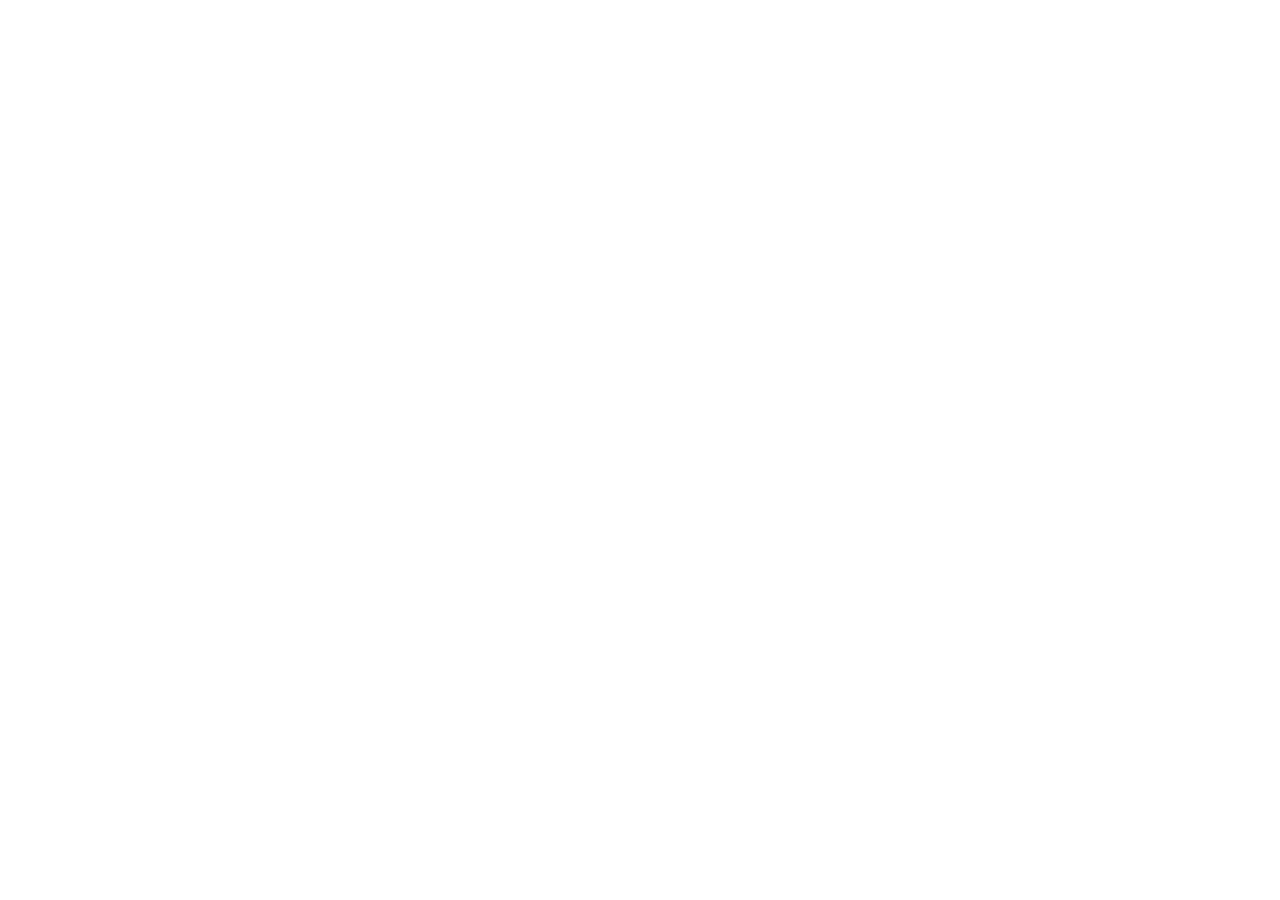
==== index.html @ 5ec6925e "start" ====
<!DOCTYPE html>
<html lang="en">

<head>
    <meta charset="UTF-8">
    <meta name="viewport" content="width=device-width, initial-scale=1.0">
    <link rel="stylesheet" href="./css/main.css">
    <title>Document</title>
</head>

<body>

</body>

</html>
---- css/main.css ----
*,
*::before,
*::after {
  margin: 0;
  padding: 0;
  box-sizing: border-box;
}

html {
  scroll-behavior: smooth;
}

body {
  background-color: var(--body-color);
  transition: background-color 0.3s ease;
}

.container {
  margin: 0 auto;
  padding: 0 20px;
  width: 1200px;
}

input,
textarea {
  border: none;
  outline: none;
}

ul,
ol {
  list-style: none;
}

a {
  text-decoration: none;
  color: var(--alltexts-color);
}

:root {
  --alltexts-color: #1A212F;
  --body-color: #FFFEFD;
}

h1,
h2,
h3,
h4,
h5,
h6 {
  color: var(--alltexts-color);
}

p {
  color: var(--alltexts-color);
}

.dark-theme {
  --alltexts-color: #fff;
  --body-color: #222;
}/*# sourceMappingURL=main.css.map */
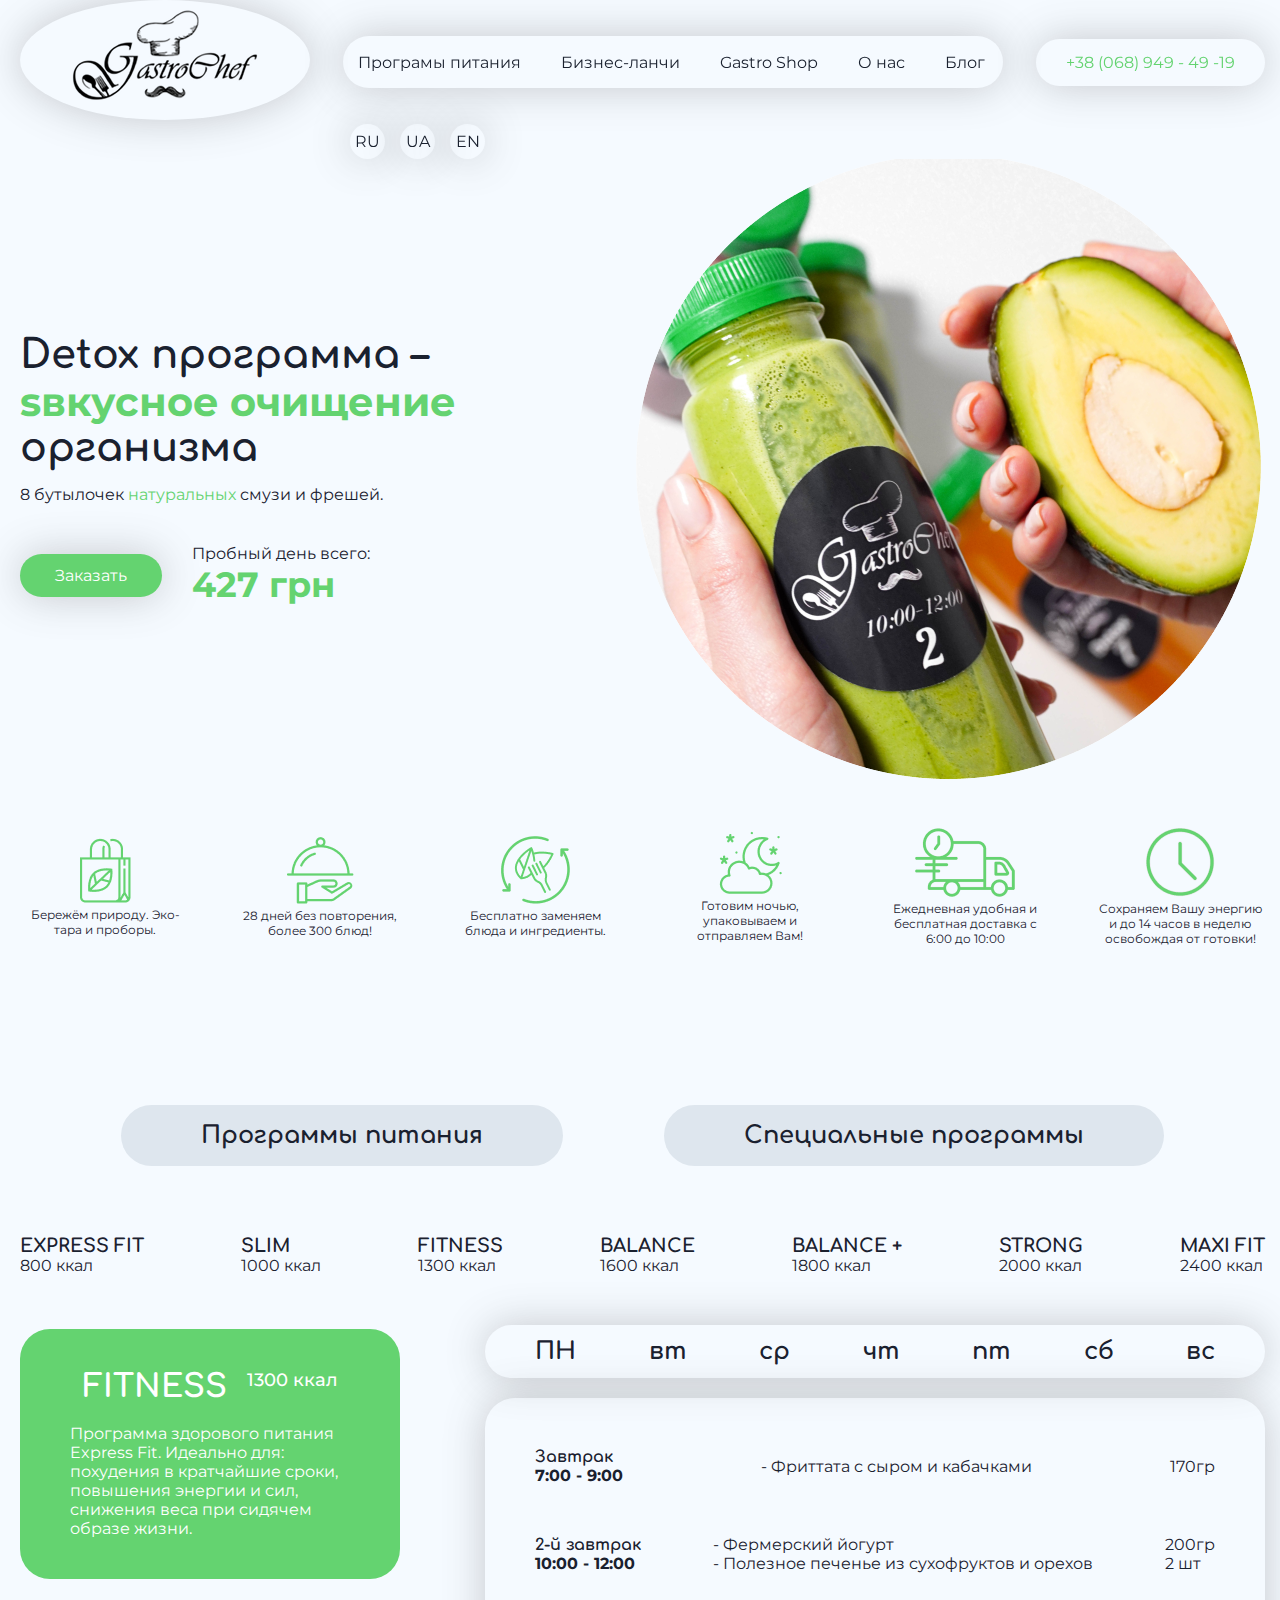
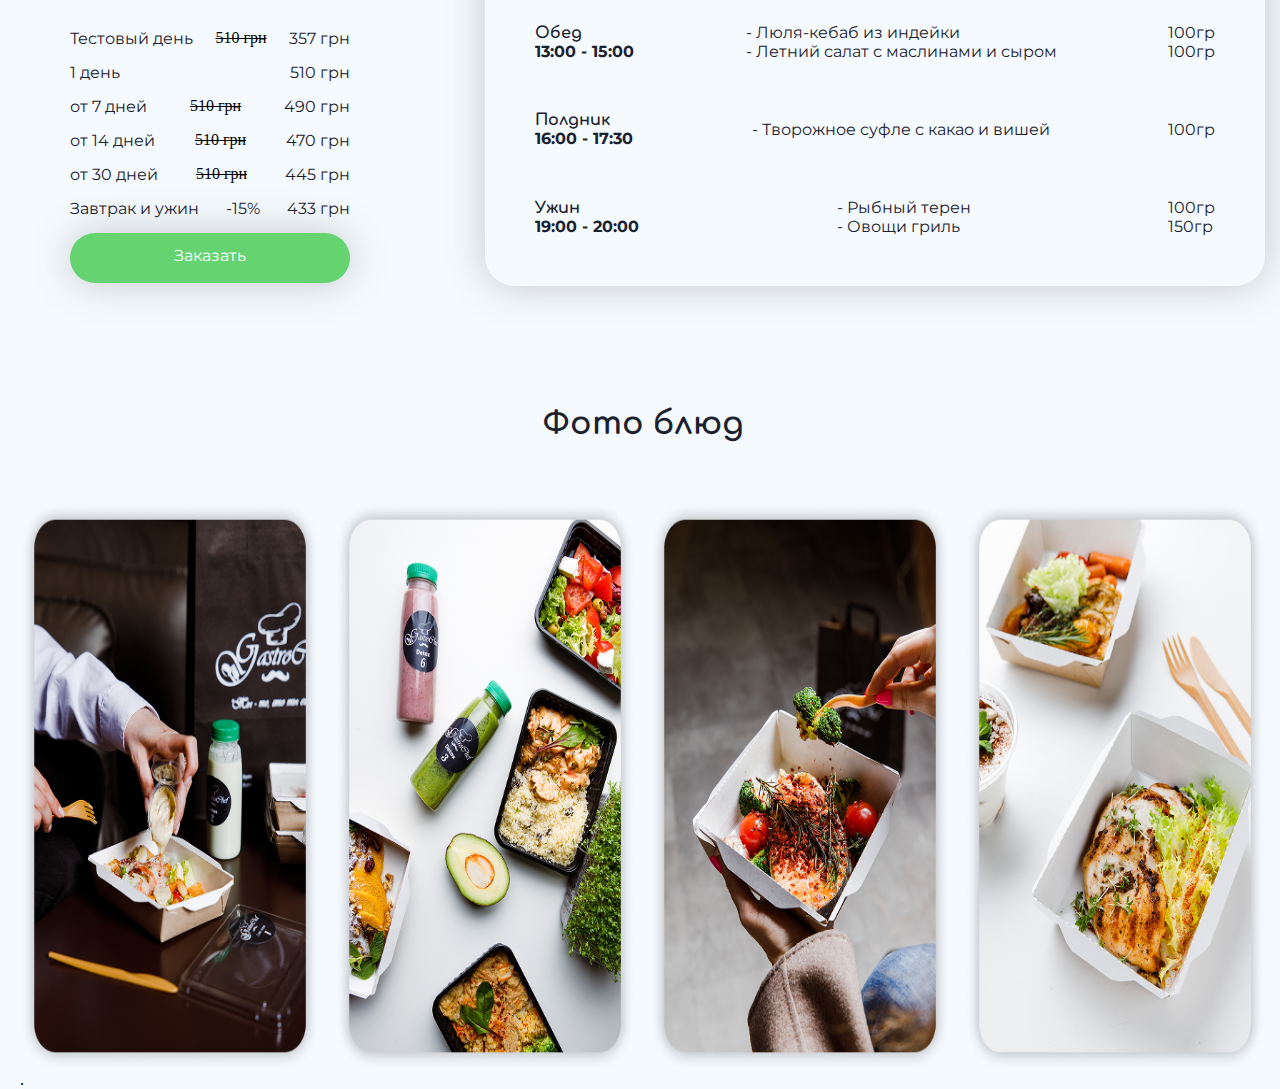
==== commit 48e8c66c: "sections" ====
--- a/index.html
+++ b/index.html
@@ -5,11 +5,397 @@
     <meta charset="UTF-8">
     <meta name="viewport" content="width=device-width, initial-scale=1.0">
     <link rel="stylesheet" href="./css/main.css">
-    <title>Document</title>
+    <title>Gastro Chef</title>
+    <link rel="shortcut icon" href="./images/banner.png" type="image/x-icon">
 </head>
 
 <body>
+    <header class="header">
+        <div class="header__container container">
+            <div class="header__logo">
+                <img src="./images/banner.png" alt="logo">
+            </div>
+            <nav class="header__menu">
+                <a href="#" class="header__link">Програмы питания</a>
+                <a href="#" class="header__link">Бизнес-ланчи</a>
+                <a href="#" class="header__link">Gastro Shop</a>
+                <a href="#" class="header__link">О нас</a>
+                <a href="#" class="header__link">Блог</a>
+            </nav>
+            <div class="header__contacts">
+                <a href="+38 (068) 949 - 49 -19" class="header__phone">
+                    +38 (068) 949 - 49 -19</a>
+            </div>
+        </div>
+        <div class="container header__lang">
+            <a href="#" class="header__lang-link">RU</a>
+            <a href="#" class="header__lang-link">UA</a>
+            <a href="#" class="header__lang-link">EN</a>
+        </div>
+    </header>
+    <main>
+        <section class="hero">
+            <div class="hero__container container">
+                <div class="hero__content">
+                    <h1 class="hero__title">
+                        Detox программа –
+                        <span class="hero__span">
+                            sвкусное очищение
+                        </span>
+                        организма
+                    </h1>
+                    <p class="hero__description">
+                        8 бутылочек <span class="hero__span">
+                            натуральных
+                        </span>
+                        смузи и фрешей.
+                    </p>
+                    <div class="hero__flex">
+                        <a href="#" class="hero__button">Заказать</a>
+                        <p class="hero__text">
+                            Пробный день всего: <br>
+                            <span class="hero__span1">
+                                427 грн
+                            </span>
+                        </p>
+                    </div>
+                </div>
+                <div class="hero__image">
+                    <img src="./images/hero.png" alt="hero">
+                </div>
+            </div>
+        </section>
+        <section class="plan">
+            <div class="plan__container container">
+                <div class="plan__boxes">
+                    <div class="plan__box">
+                        <img src="./images/eco.png" alt="" class="plan__img">
+                        <p class="plan__text">
+                            Бережём природу.
+                            Эко-тара и проборы.
+                        </p>
+                    </div>
+                    <div class="plan__box">
+                        <img src="./images/food.png" alt="" class="plan__img">
+                        <p class="plan__text">
+                            28 дней без повторения,
+                            более 300 блюд!
+                        </p>
+                    </div>
+                    <div class="plan__box">
+                        <img src="./images/time.png" alt="" class="plan__img">
+                        <p class="plan__text">
+                            Бесплатно заменяем
+                            блюда и ингредиенты.
+                        </p>
+                    </div>
+                    <div class="plan__box">
+                        <img src="./images/night.png" alt="" class="plan__img">
+                        <p class="plan__text">
+                            Готовим ночью, упаковываем
+                            и отправляем Вам!
+                        </p>
+                    </div>
+                    <div class="plan__box">
+                        <img src="./images/deliver.png" alt="" class="plan__img">
+                        <p class="plan__text">
+                            Ежедневная удобная
+                            и бесплатная доставка
+                            с 6:00 до 10:00
+                        </p>
+                    </div>
+                    <div class="plan__box">
+                        <img src="./images/clock.png" alt="" class="plan__img">
+                        <p class="plan__text">
+                            Сохраняем Вашу энергию
+                            и до 14 часов в неделю
+                            освобождая от готовки!
+                        </p>
+                    </div>
+                </div>
+            </div>
+        </section>
+        <section class="agenda">
+            <div class="container agenda__container">
+                <div class="agenda__flex">
+                    <h2 class="agenda__choose">
+                        Программы питания
+                    </h2>
+                    <h2 class="agenda__choose">
+                        Специальные программы
+                    </h2>
+                </div>
+                <div class="agenda__boxes">
+                    <div class="agenda__box">
+                        <h3 class="">
+                            EXPRESS FIT
+                        </h3>
+                        <p class="">
+                            800 ккал
+                        </p>
+                    </div>
+                    <div class="agenda__box">
+                        <h3 class="">
+                            SLIM
+                        </h3>
+                        <p class="">
+                            1000 ккал
+                        </p>
+                    </div>
+                    <div class="agenda__box">
+                        <h3 class="">
+                            FITNESS
+                        </h3>
+                        <p class="">
+                            1300 ккал
+                        </p>
+                    </div>
+                    <div class="agenda__box">
+                        <h3 class="">
+                            BALANCE
+                        </h3>
+                        <p class="">
+                            1600 ккал
+                        </p>
+                    </div>
+                    <div class="agenda__box">
+                        <h3 class="">
+                            BALANCE +
+                        </h3>
+                        <p class="">
+                            1800 ккал
+                        </p>
+                    </div>
+                    <div class="agenda__box">
+                        <h3 class="">
+                            STRONG
+                        </h3>
+                        <p class="">
+                            2000 ккал
+                        </p>
+                    </div>
+                    <div class="agenda__box">
+                        <h3 class="">
+                            MAXI FIT
+                        </h3>
+                        <p class="">
+                            2400 ккал
+                        </p>
+                    </div>
+                </div>
+                <div class="agenda__frame">
+                    <div class="agenda__left">
+                        <div class="agenda__fitness">
+                            <h1 class="agenda__subtitle">
+                                FITNESS
+                                <p class="agenda__subtext">
+                                    1300 ккал
+                                </p>
+                            </h1>
+                            <p class="agenda__text">
+                                Программа здорового питания Express Fit. Идеально для: похудения в кратчайшие сроки,
+                                повышения
+                                энергии и сил, снижения
+                                веса при сидячем образе жизни.
+                            </p>
+                        </div>
+                        <div class="agenda__grid">
+                            <div class="agenda__flex1">
+                                <p class="">
+                                    Тестовый день
+                                </p>
+                                <del>
+                                    510 грн
+                                </del>
+                                <p class="">
+                                    357 грн
+                                </p>
+                            </div>
+                            <div class="agenda__flex1">
+                                <p class="">
+                                    1 день
+                                </p>
+                                <del>
 
+                                </del>
+                                <p class="">
+                                    510 грн
+                                </p>
+                            </div>
+                            <div class="agenda__flex1">
+                                <p class="">
+                                    от 7 дней
+                                </p>
+                                <del>
+                                    510 грн
+                                </del>
+                                <p class="">
+                                    490 грн
+                                </p>
+                            </div>
+                            <div class="agenda__flex1">
+                                <p class="">
+                                    от 14 дней
+                                </p>
+                                <del>
+                                    510 грн
+                                </del>
+                                <p class="">
+                                    470 грн
+                                </p>
+                            </div>
+                            <div class="agenda__flex1">
+                                <p class="">
+                                    от 30 дней
+                                </p>
+                                <del>
+                                    510 грн
+                                </del>
+                                <p class="">
+                                    445 грн
+                                </p>
+                            </div>
+                            <div class="agenda__flex1">
+                                <p class="">
+                                    Завтрак и ужин
+                                </p>
+                                <p>
+                                    -15%
+                                </p>
+                                <p class="">
+                                    433 грн
+                                </p>
+                            </div>
+                            <a href="#" class="agenda__link">
+                                Заказать
+                            </a>
+                        </div>
+                    </div>
+                    <div class="agenda__right">
+                        <div class="agenda__data">
+                            <h2 class="">
+                                ПН
+                            </h2>
+                            <h2 class="">
+                                вт
+                            </h2>
+                            <h2 class="">
+                                ср
+                            </h2>
+                            <h2 class="">
+                                чт
+                            </h2>
+                            <h2 class="">
+                                пт
+                            </h2>
+                            <h2 class="">
+                                сб
+                            </h2>
+                            <h2 class="">
+                                вс
+                            </h2>
+                        </div>
+                        <div class="agenda__block">
+                            <div class="agenda__flex2">
+                                <h4 class="">
+                                    Завтрак
+                                    <p class="">
+                                        7:00 - 9:00
+                                    </p>
+                                </h4>
+                                <p class="">
+                                    - Фриттата с сыром и кабачками
+                                </p>
+                                <p class="">
+                                    170гр
+                                </p>
+                            </div>
+                            <div class="agenda__flex2">
+                                <h4 class="">
+                                    2-й завтрак
+                                    <p class="">
+                                        10:00 - 12:00
+                                    </p>
+                                </h4>
+                                <p class="">
+                                    - Фермерский йогурт <br>
+                                    - Полезное печенье из сухофруктов и орехов
+                                </p>
+                                <p class="">
+                                    200гр <br>
+                                    2 шт
+                                </p>
+                            </div>
+                            <div class="agenda__flex2">
+                                <h4 class="">
+                                    Обед
+                                    <p class="">
+                                        13:00 - 15:00
+                                    </p>
+                                </h4>
+                                <p class="">
+                                    - Люля-кебаб из индейки <br>
+                                    - Летний салат с маслинами и сыром
+                                </p>
+                                <p class="">
+                                    100гр <br>
+                                    100гр
+                                </p>
+                            </div>
+                            <div class="agenda__flex2">
+                                <h4 class="">
+                                    Полдник
+                                    <p class="">
+                                        16:00 - 17:30
+                                    </p>
+                                </h4>
+                                <p class="">
+                                    - Творожное суфле с какао и вишей
+                                </p>
+                                <p class="">
+                                    100гр
+                                </p>
+                            </div>
+                            <div class="agenda__flex2">
+                                <h4 class="">
+                                    Ужин
+                                    <p class="">
+                                        19:00 - 20:00
+                                    </p>
+                                </h4>
+                                <p class="">
+                                    - Рыбный терен <br>
+                                    - Овощи гриль
+                                </p>
+                                <p class="">
+                                    100гр <br>
+                                    150гр
+                                </p>
+                            </div>
+                        </div>
+                    </div>
+                </div>
+            </div>
+        </section>
+        <section class="foto">
+            <div class="container foto__container">
+                <h1 class="foto__title">
+                    Фото блюд
+                </h1>
+                <div class="foto__flex">
+                    <img src="./images/1.png" alt="" class="foto__foto">
+                    <img src="./images/2.png" alt="" class="foto__foto">
+                    <img src="./images/3.png" alt="" class="foto__foto">
+                    <img src="./images/4.png" alt="" class="foto__foto">
+                </div>
+            </div>
+        </section>
+        <section class="order">
+            <div class="container order__container">
+                .
+            </div>
+        </section>
+    </main>
 </body>
 
 </html>--- a/css/main.css
+++ b/css/main.css
@@ -1,6 +1,6 @@
-*,
-*::before,
-*::after {
+@import url("https://fonts.googleapis.com/css2?family=Comfortaa:wght@300..700&display=swap");
+@import url("https://fonts.googleapis.com/css2?family=Montserrat:ital,wght@0,100..900;1,100..900&display=swap");
+* {
   margin: 0;
   padding: 0;
   box-sizing: border-box;
@@ -18,11 +18,15 @@
 .container {
   margin: 0 auto;
   padding: 0 20px;
-  width: 1200px;
+  width: 1285px;
 }
 
 input,
-textarea {
+textarea,
+select,
+option,
+button,
+label {
   border: none;
   outline: none;
 }
@@ -39,7 +43,7 @@
 
 :root {
   --alltexts-color: #1A212F;
-  --body-color: #FFFEFD;
+  --body-color: #F5FAFF;
 }
 
 h1,
@@ -58,4 +62,305 @@
 .dark-theme {
   --alltexts-color: #fff;
   --body-color: #222;
+}
+
+body {
+  font-family: "Comfortaa" sans-serif;
+}
+
+h1,
+h2,
+h3,
+h4,
+h5,
+h6 {
+  font-family: "Comfortaa", sans-serif;
+}
+
+p,
+a,
+span {
+  font-family: "Montserrat", sans-serif;
+}
+
+.header {
+  position: fixed;
+  top: 0;
+  left: 0;
+  right: 0;
+  width: 100%;
+  z-index: 1000;
+  background-color: #F5FAFF;
+}
+.header__container {
+  display: flex;
+  justify-content: space-between;
+  align-items: center;
+}
+.header__logo img {
+  width: 100%;
+  height: auto;
+  box-shadow: 0px 0px 40px 0px rgba(86, 86, 86, 0.3019607843);
+  border-radius: 100% !important;
+  -o-object-fit: cover;
+     object-fit: cover;
+}
+.header__menu {
+  display: flex;
+  align-items: center;
+  gap: 40px;
+  width: 660px;
+  padding: 0 15px;
+  height: 52px;
+  box-shadow: 0px 0px 40px 0px rgba(86, 86, 86, 0.3019607843);
+  border-radius: 190px;
+}
+.header__link {
+  transition: all 0.3s ease;
+}
+.header__link:hover, .header__link:focus {
+  color: #64D370;
+}
+.header__contacts a {
+  transition: all 0.3s ease;
+  padding: 14px 30px;
+  border-radius: 190px;
+  box-shadow: 0px 0px 40px 0px rgba(86, 86, 86, 0.3019607843);
+  color: #64D370;
+}
+.header__lang {
+  display: flex;
+  align-items: center;
+  gap: 15px;
+  padding-left: 350px;
+}
+.header__lang a {
+  transition: all 0.3s ease;
+  box-shadow: 0px 0px 40px 0px rgba(86, 86, 86, 0.3019607843);
+  width: 35px;
+  height: 35px;
+  border-radius: 100%;
+  display: flex;
+  align-items: center;
+  justify-content: center;
+}
+.header__lang a:focus {
+  background-color: #64D370;
+  color: #fff;
+}
+
+.hero {
+  margin-top: 150px;
+}
+.hero__container {
+  display: flex;
+  justify-content: space-between;
+  align-items: center;
+}
+.hero__title {
+  font-size: 40px;
+  font-weight: 700;
+  margin-bottom: 15px;
+  max-width: 477px;
+}
+.hero__span {
+  color: #64D370;
+}
+.hero__description {
+  margin-bottom: 40px;
+  max-width: 454px;
+}
+.hero__flex {
+  display: flex;
+  align-items: center;
+  gap: 30px;
+}
+.hero__button {
+  padding: 12px 35px;
+  border-radius: 190px;
+  box-shadow: 0px 0px 40px 0px rgba(86, 86, 86, 0.3019607843);
+  color: #fff;
+  background-color: #64D370;
+  transition: all 0.3s ease;
+}
+.hero__button:hover {
+  transform: scale(1.1);
+}
+.hero__button:active {
+  transform: scale(0.9);
+}
+.hero__span1 {
+  color: #64D370;
+  font-weight: 700;
+  font-size: 35px;
+}
+
+.plan {
+  margin-top: 39px;
+}
+.plan__boxes {
+  display: flex;
+  justify-content: space-between;
+  align-items: center;
+  text-align: center;
+}
+.plan__box {
+  width: 170px;
+}
+.plan__text {
+  font-size: 12px;
+}
+
+.agenda {
+  margin-top: 159px;
+}
+.agenda__flex {
+  display: flex;
+  justify-content: space-evenly;
+  align-items: center;
+}
+.agenda__choose {
+  padding: 17px 80px;
+  border-radius: 190px;
+  background-color: #DEE6EE;
+  transition: all 0.3s ease;
+  cursor: pointer;
+}
+.agenda__choose:hover, .agenda__choose:focus {
+  background-color: #64D370;
+  color: #fff;
+  box-shadow: 0px 0px 40px 0px rgba(86, 86, 86, 0.3019607843);
+}
+.agenda__boxes {
+  display: flex;
+  justify-content: space-between;
+  align-items: center;
+  margin-top: 70px;
+}
+.agenda__box {
+  cursor: pointer;
+}
+.agenda__box h3,
+.agenda__box p {
+  transition: color 0.3s ease;
+}
+.agenda__box:hover h3,
+.agenda__box:hover p, .agenda__box:focus h3,
+.agenda__box:focus p {
+  color: #64D370;
+}
+.agenda__fitness {
+  display: flex;
+  flex-direction: column;
+  gap: 20px;
+  justify-content: center;
+  align-items: center;
+  width: 380px;
+  height: 250px;
+  border-radius: 30px;
+  background-color: #64D370;
+}
+.agenda__subtitle {
+  display: flex;
+  gap: 20px;
+  color: #fff;
+}
+.agenda__subtext {
+  color: #fff;
+  font-weight: 500;
+  font-size: 18px;
+}
+.agenda__text {
+  width: 280px;
+  height: auto;
+  color: #fff;
+}
+.agenda__grid {
+  display: grid;
+  gap: 15px;
+}
+.agenda__flex1 {
+  display: flex;
+  max-width: 380px;
+  justify-content: space-between;
+}
+.agenda__link {
+  padding: 13px 35px;
+  width: 280px;
+  height: 50px;
+  background: #64D370;
+  color: #fff;
+  text-align: center;
+  box-shadow: 0px 0px 40px rgba(86, 86, 86, 0.3);
+  border-radius: 190px;
+  transition: all 0.3s ease;
+}
+.agenda__link:hover {
+  transform: scale(1.1);
+}
+.agenda__link:active {
+  transform: scale(0.9);
+}
+.agenda__left {
+  display: flex;
+  flex-direction: column;
+  justify-content: center;
+  align-items: center;
+  gap: 50px;
+}
+.agenda__frame {
+  display: flex;
+  justify-content: space-between;
+  margin-top: 50px;
+}
+.agenda__right {
+  width: 780px;
+}
+.agenda__data {
+  display: flex;
+  justify-content: space-between;
+  width: 780px;
+  height: auto;
+  padding: 13px 50px;
+  border-radius: 30px;
+  box-shadow: 0px 0px 40px 0px rgba(86, 86, 86, 0.3019607843);
+}
+.agenda__data h2 {
+  transition: all 0.3s ease;
+  cursor: pointer;
+}
+.agenda__data h2:hover {
+  color: #64D370;
+}
+.agenda__block {
+  width: 780px;
+  height: auto;
+  border-radius: 30px;
+  box-shadow: 0px 0px 40px 0px rgba(86, 86, 86, 0.3019607843);
+  padding: 50px;
+  margin-top: 20px;
+  display: flex;
+  flex-direction: column;
+  gap: 50px;
+}
+.agenda__flex2 {
+  display: flex;
+  justify-content: space-between;
+  align-items: center;
+}
+
+.foto {
+  margin-top: 120px;
+}
+.foto__title {
+  text-align: center;
+  margin-bottom: 60px;
+}
+.foto__flex {
+  display: flex;
+  justify-content: space-between;
+}
+.foto__foto {
+  width: 300px;
+  height: 570px;
 }/*# sourceMappingURL=main.css.map */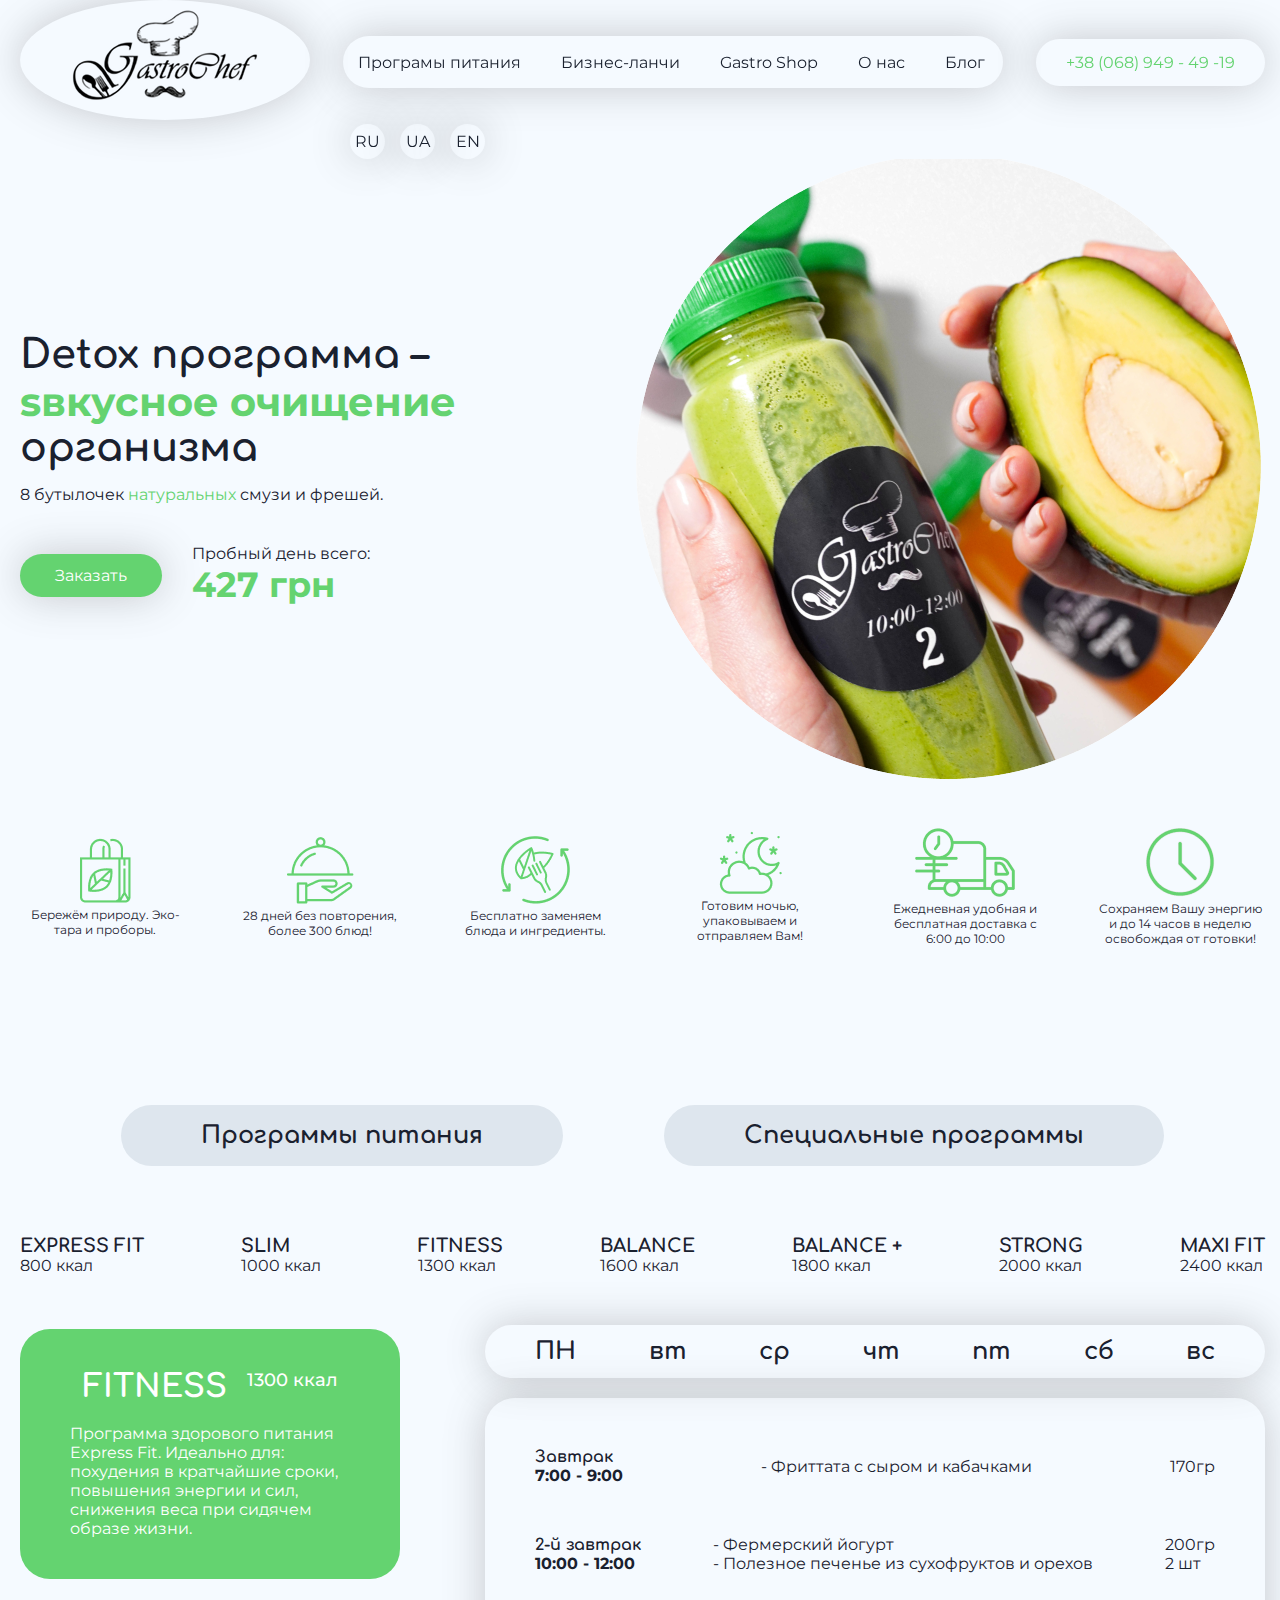
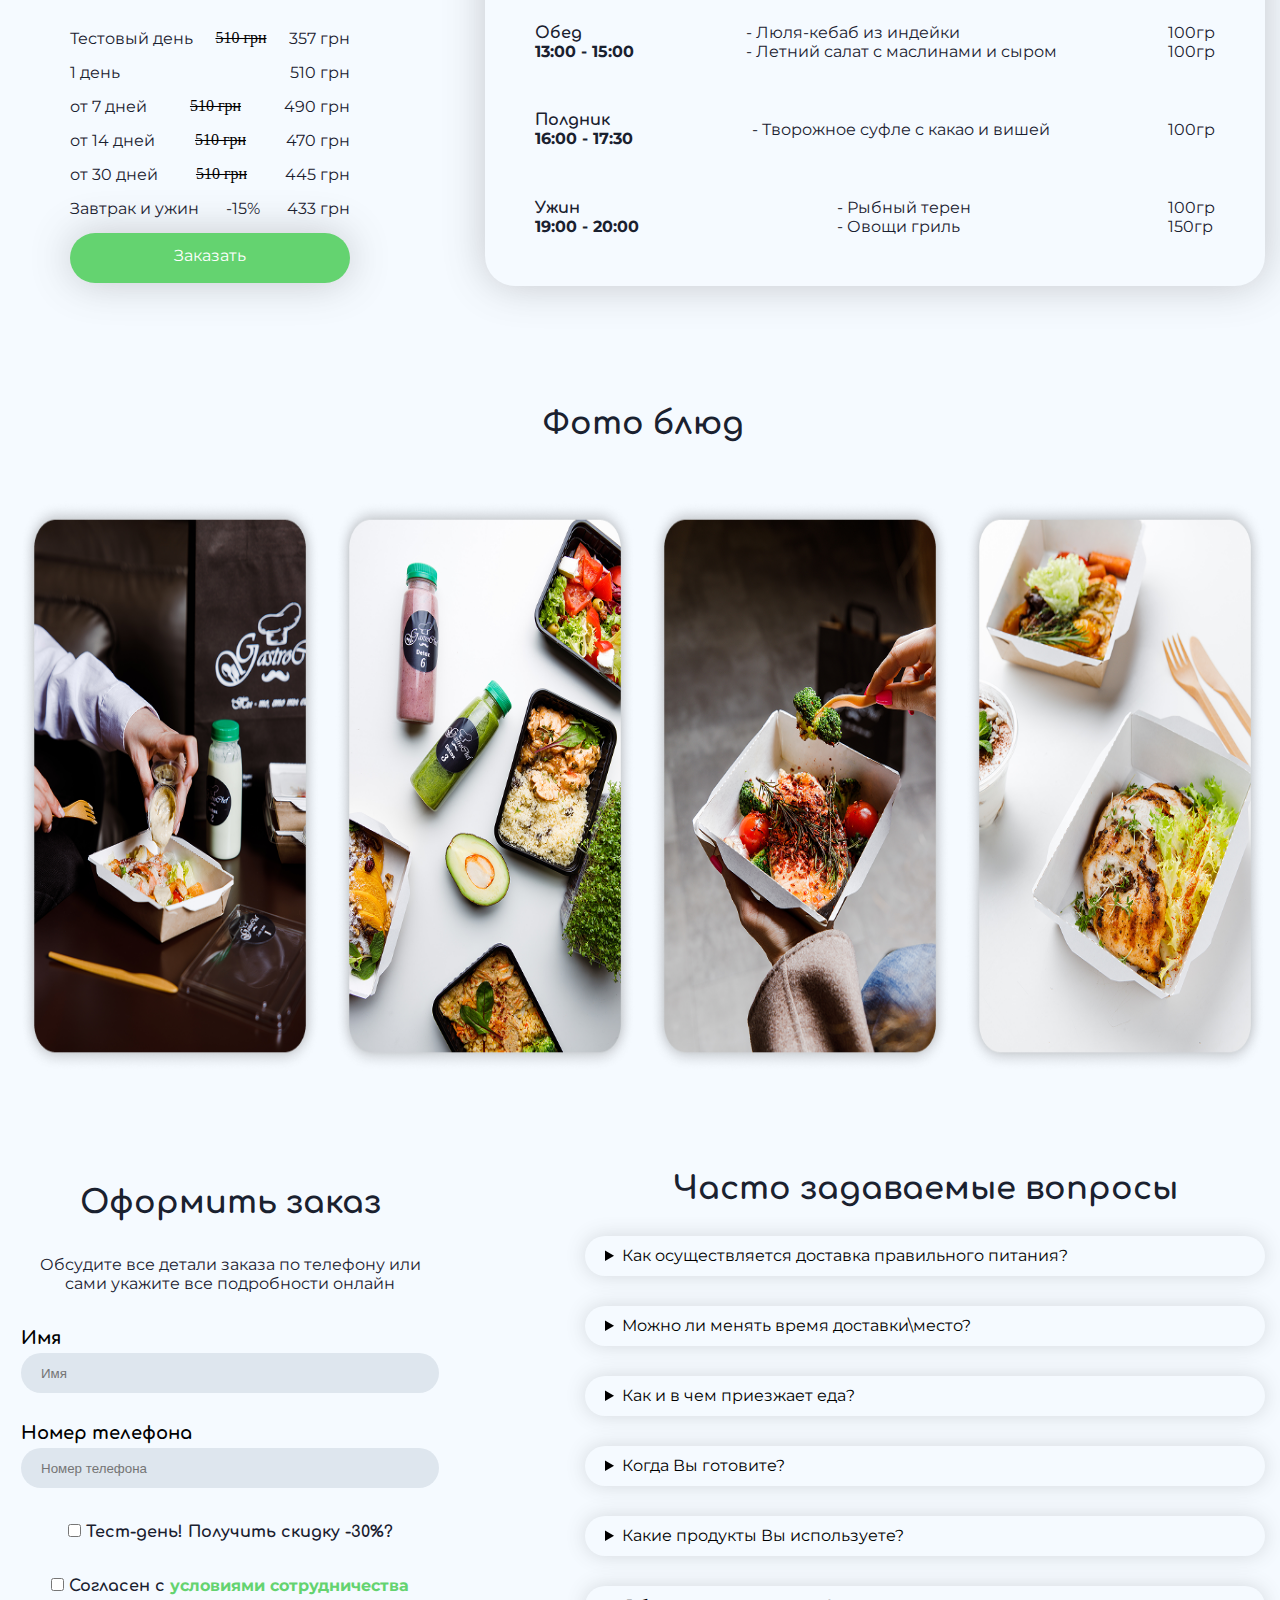
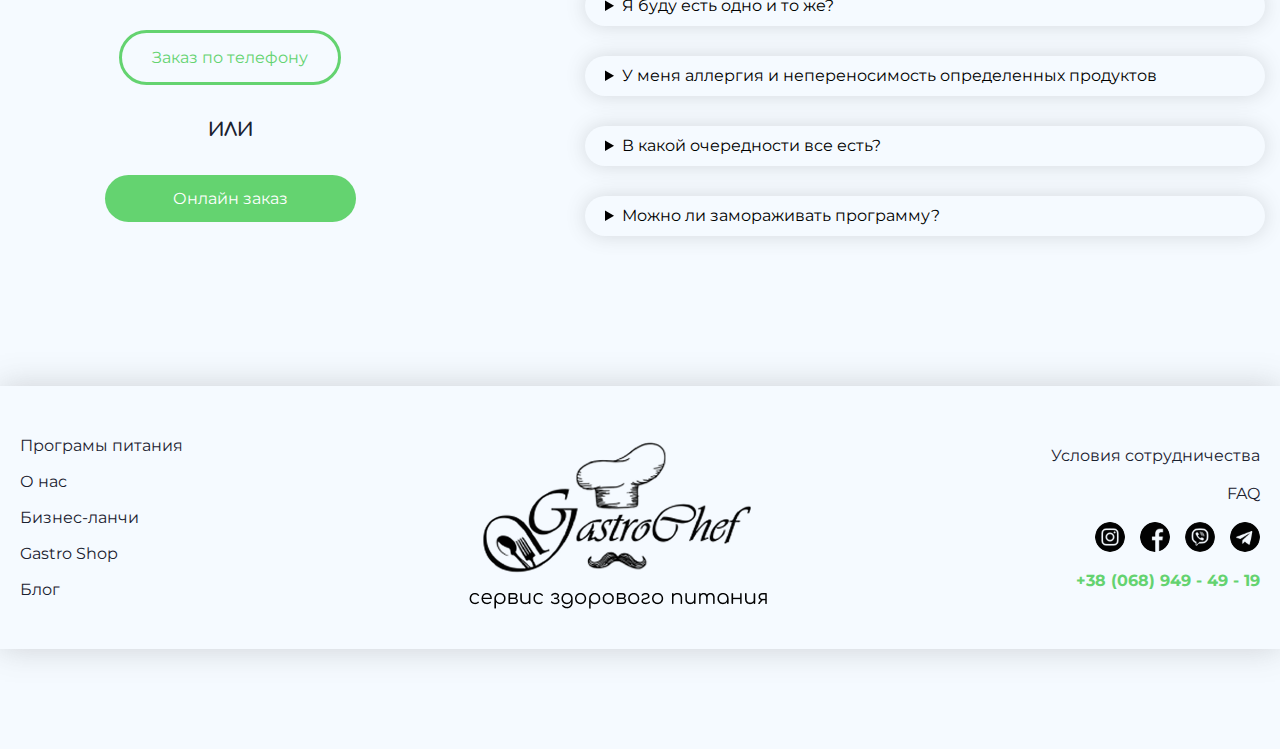
==== commit b44f51d6: "end" ====
--- a/index.html
+++ b/index.html
@@ -16,7 +16,7 @@
                 <img src="./images/banner.png" alt="logo">
             </div>
             <nav class="header__menu">
-                <a href="#" class="header__link">Програмы питания</a>
+                <a href="#agenda" class="header__link">Програмы питания</a>
                 <a href="#" class="header__link">Бизнес-ланчи</a>
                 <a href="#" class="header__link">Gastro Shop</a>
                 <a href="#" class="header__link">О нас</a>
@@ -115,7 +115,7 @@
                 </div>
             </div>
         </section>
-        <section class="agenda">
+        <section class="agenda" id="agenda">
             <div class="container agenda__container">
                 <div class="agenda__flex">
                     <h2 class="agenda__choose">
@@ -392,10 +392,177 @@
         </section>
         <section class="order">
             <div class="container order__container">
-                .
+                <div class="order__left">
+                    <h1 class="order__title">
+                        Оформить заказ
+                    </h1>
+                    <p class="order__description">
+                        Обсудите все детали заказа по телефону
+                        или сами укажите все подробности онлайн
+                    </p>
+                    <form action="" class="order__form">
+                        <label for="name" class="order__label">
+                            Имя
+                            <input type="text" id="name" class="order__input" placeholder="Имя">
+                        </label>
+                        <label for="tel" class="order__label">
+                            Номер телефона
+                            <input type="tel" id="tel" class="order__input" placeholder="Номер телефона">
+                        </label>
+                    </form>
+                    <h4 class="order__text">
+                        <input type="checkbox" name="" id=""> Тест-день! Получить скидку -30%?
+                    </h4>
+                    <h4 class="order__text">
+                        <input type="checkbox" name="" id=""> Согласен с <span class="order__span">
+                            условиями сотрудничества
+                        </span>
+                    </h4>
+                    <a href="#" class="order__tel">
+                        Заказ по телефону
+                    </a>
+                    <h3 class="">
+                        ИЛИ
+                    </h3>
+                    <a href="#" class="order__link">
+                        Онлайн заказ
+                    </a>
+                </div>
+                <div class="order__right">
+                    <h1 class="order__subtitle">
+                        Часто задаваемые вопросы
+                    </h1>
+                    <details>
+                        <summary>
+                            Как осуществляется доставка правильного питания?
+
+                        </summary>
+                        <p>
+                            При заказе у нас вы получите доставку в течение 30 минут.
+                        </p>
+                    </details>
+                    <details>
+                        <summary>
+                            Можно ли менять время доставки\место?
+                        </summary>
+                        <p>
+                            Место доставки и время могут быть изменены в зависимости от вашего расположения и времени
+                            суток.
+                        </p>
+                    </details>
+                    <details>
+                        <summary>
+                            Как и в чем приезжает еда?
+                        </summary>
+                        <p>
+                            Мы приезжаем еду в рестораны с уникальными условиями и удобствами для посетителей.
+                        </p>
+                    </details>
+                    <details>
+                        <summary>
+                            Когда Вы готовите?
+                        </summary>
+                        <p>
+                            Мы готовим еду в течение 30-45 минут после заказа.
+                        </p>
+                    </details>
+                    <details>
+                        <summary>
+                            Какие продукты Вы используете?
+                        </summary>
+                        <p>
+                            Мы используем только высококачественные продукты, которые соответствуют региону и условиям
+                            питания.
+                        </p>
+                    </details>
+                    <details>
+                        <summary>
+                            Я буду есть одно и то же?
+                        </summary>
+                        <p>
+                            Мы готовим еду в течение 30-45 минут после заказа.
+                        </p>
+                    </details>
+                    <details>
+                        <summary>
+                            У меня аллергия и непереносимость определенных продуктов
+                        </summary>
+                        <p>
+                            Мы не приветствуем аллергии и непереносимость определенных продуктов.
+                        </p>
+                    </details>
+                    <details>
+                        <summary>
+                            В какой очередности все есть?
+                        </summary>
+                        <p>
+                            Мы готовим еду в течение 30-45 минут после заказа.
+                        </p>
+                    </details>
+                    <details>
+                        <summary>
+                            Можно ли замораживать программу?
+                        </summary>
+                        <p>
+                            Мы не замораживаем программу.
+                        </p>
+                    </details>
+                </div>
             </div>
         </section>
     </main>
+    <footer class="footer">
+        <div class="container footer__container">
+            <ul class="footer__list">
+                <li class="footer__item">
+                    <a href="#agenda" class="footer__link">Програмы питания</a>
+                </li>
+                <li class="footer__item">
+                    <a href="" class="footer__link">О нас</a>
+                </li>
+                <li class="footer__item">
+                    <a href="" class="footer__link">Бизнес-ланчи</a>
+                </li>
+                <li class="footer__item">
+                    <a href="" class="footer__link">Gastro Shop</a>
+                </li>
+                <li class="footer__item">
+                    <a href="" class="footer__link">Блог</a>
+                </li>
+            </ul>
+            <img src="./images/footerbanner.png" alt="" class="footer__banner">
+            <ul class="footer__lists">
+                <li class="footer__items">
+                    <a href="" class="footer__links">Условия
+                        сотрудничества</a>
+                </li>
+                <li class="footer__items">
+                    <a href="" class="footer__links">FAQ</a>
+                </li>
+                <li class="footer__items">
+                    <span class="footer__span">
+                        <a href="http://www.instagram.com" target="_blank" rel="noopener noreferrer">
+                            <img src="./images/insta.svg" alt="" class="">
+                        </a>
+                        <a href="http://www.facebook.com" target="_blank" rel="noopener noreferrer">
+                            <img src="./images/fb.svg" alt="" class="">
+                        </a>
+                        <a href="http://www.whatsapp.com" target="_blank" rel="noopener noreferrer">
+                            <img src="./images/wapp.svg" alt="" class="">
+                        </a>
+                        <a href="http://www.telegram.com" target="_blank" rel="noopener noreferrer">
+                            <img src="./images/tg.svg" alt="" class="">
+                        </a>
+                    </span>
+                </li>
+                <li class="footer__items">
+                    <a href="tel:++38 (068) 949 - 49 - 19" class="footer__tel">
+                        +38 (068) 949 - 49 - 19
+                    </a>
+                </li>
+            </ul>
+        </div>
+    </footer>
 </body>
 
 </html>--- a/css/main.css
+++ b/css/main.css
@@ -73,13 +73,15 @@
 h3,
 h4,
 h5,
-h6 {
+h6,
+label {
   font-family: "Comfortaa", sans-serif;
 }
 
 p,
 a,
-span {
+span,
+summary {
   font-family: "Montserrat", sans-serif;
 }
 
@@ -363,4 +365,144 @@
 .foto__foto {
   width: 300px;
   height: 570px;
+}
+
+.order {
+  margin-top: 100px;
+  margin-bottom: 150px;
+}
+.order__container {
+  display: flex;
+  justify-content: space-between;
+  align-items: center;
+}
+.order__left {
+  display: flex;
+  flex-direction: column;
+  gap: 35px;
+  width: 420px;
+  height: auto;
+  text-align: center;
+  justify-content: center;
+  align-items: center;
+}
+.order__form {
+  display: flex;
+  flex-direction: column;
+  gap: 30px;
+}
+.order__label {
+  display: flex;
+  flex-direction: column;
+  justify-content: left;
+  align-items: flex-start;
+  gap: 5px;
+  width: 100%;
+  font-weight: 700;
+  font-size: 18px;
+}
+.order__input {
+  width: 418px;
+  height: 40px;
+  border-radius: 190px;
+  padding: 0 20px;
+  background-color: #DEE6EE;
+}
+.order__span {
+  color: #64D370;
+}
+.order__tel {
+  border: 3px solid #64D370;
+  border-radius: 190px;
+  padding: 15px 30px;
+  color: #64D370;
+  transition: all 0.3s ease;
+}
+.order__tel:hover {
+  transform: scale(1.1);
+}
+.order__tel:active {
+  transform: scale(0.9);
+}
+.order__link {
+  padding: 14px 68px;
+  background-color: #64D370;
+  color: #fff;
+  border-radius: 190px;
+  transition: all 0.3s ease;
+}
+.order__link:hover {
+  transform: scale(1.1);
+}
+.order__link:active {
+  transform: scale(0.9);
+}
+.order__right {
+  width: 680px;
+  height: auto;
+  display: flex;
+  flex-direction: column;
+  justify-content: center;
+  gap: 30px;
+}
+.order__right details {
+  display: flex;
+  flex-direction: column;
+  width: 100%;
+  height: 40px;
+  box-shadow: 0px 0px 20px 0px rgba(86, 86, 86, 0.2);
+  padding: 10px 20px;
+  border-radius: 190px;
+}
+.order__subtitle {
+  text-align: center;
+}
+
+.footer {
+  width: 100%;
+  height: 263px;
+  display: flex;
+  justify-content: center;
+  align-items: center;
+  box-shadow: 0px 0px 30px 0px rgba(86, 86, 86, 0.2509803922);
+  margin-bottom: 100px;
+}
+.footer__container {
+  display: flex;
+  justify-content: space-between;
+  align-items: center;
+}
+.footer__list {
+  display: flex;
+  flex-direction: column;
+  gap: 17px;
+}
+.footer__lists {
+  display: flex;
+  flex-direction: column;
+  gap: 19px;
+  text-align: right;
+  align-items: flex-end;
+}
+.footer__span {
+  display: flex;
+  width: 165px;
+  height: 30px;
+  gap: 15px;
+}
+.footer__tel {
+  color: #64D370;
+  font-weight: 700;
+}
+.footer__links {
+  transition: all 0.3s ease;
+}
+.footer__links:hover {
+  color: #64D370;
+}
+.footer__link {
+  transition: all 0.3s ease;
+}
+.footer__link:hover {
+  color: #64D370;
 }/*# sourceMappingURL=main.css.map */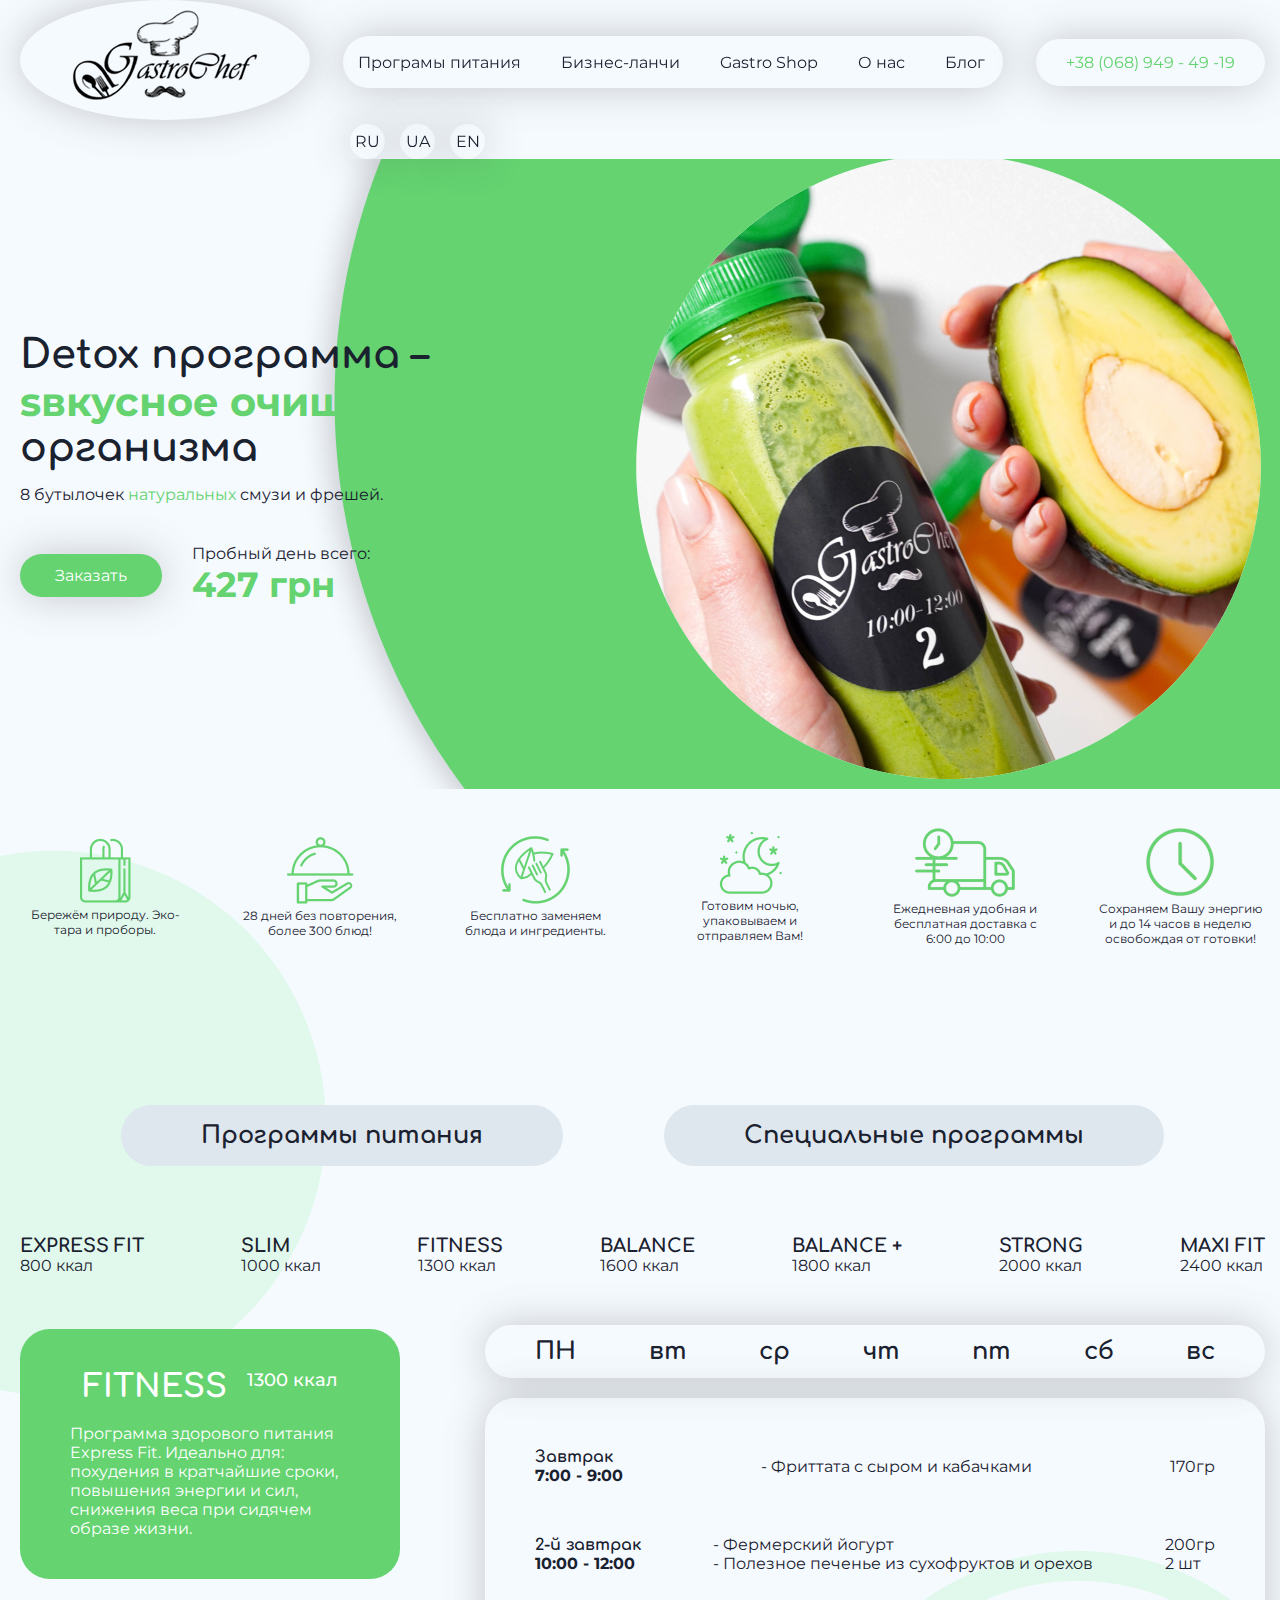
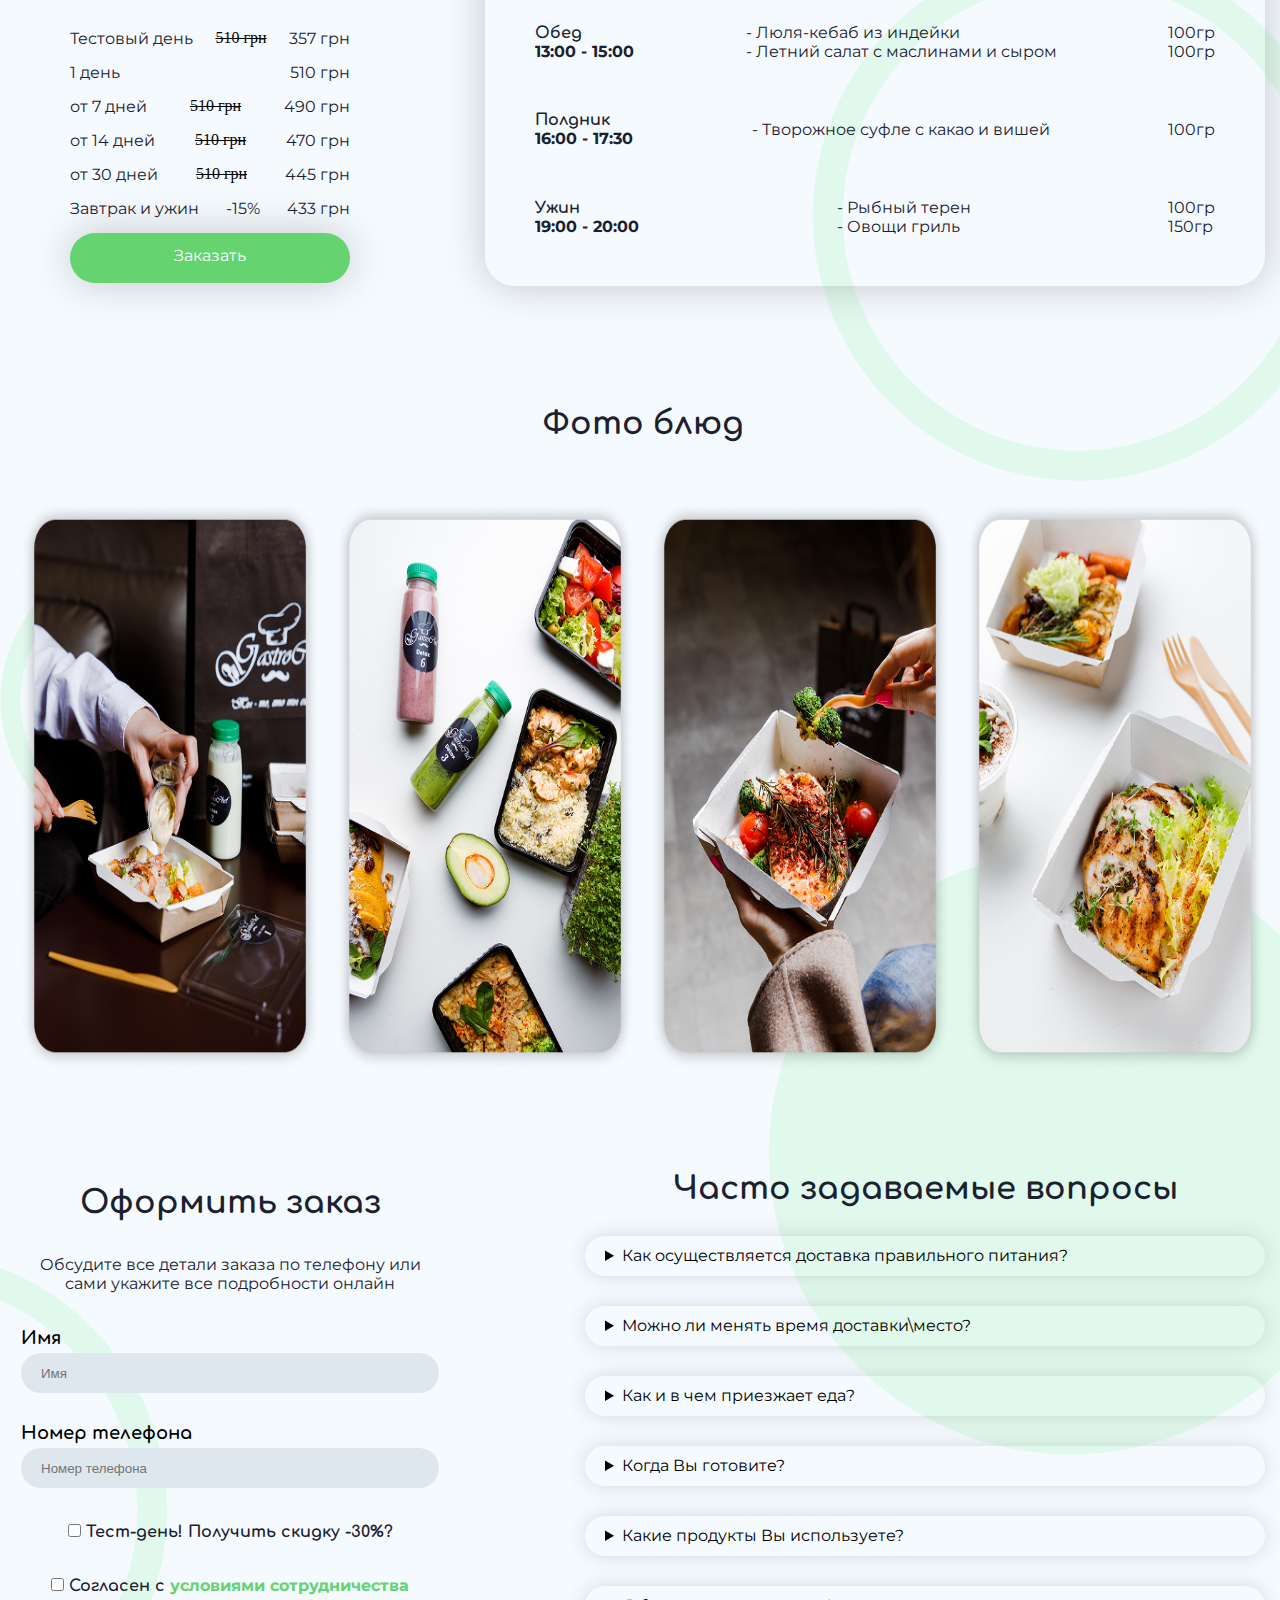
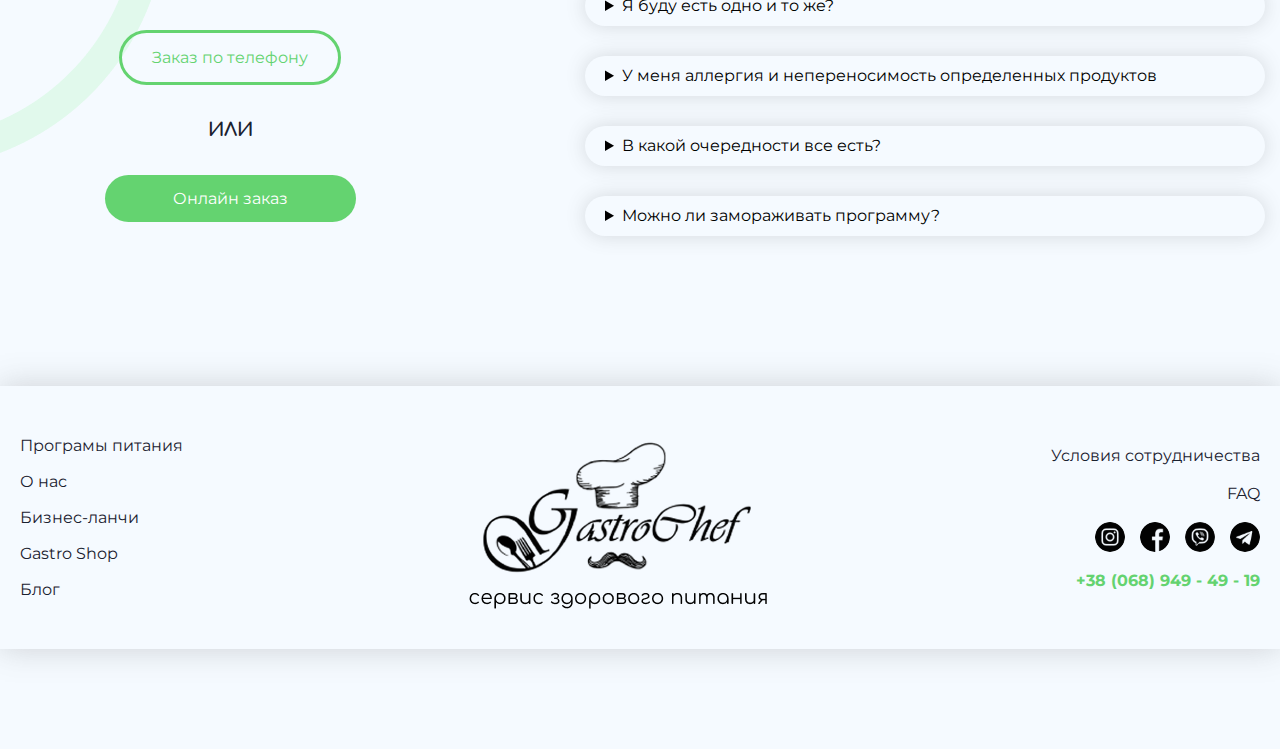
==== commit ca5d7c30: "background images" ====
--- a/index.html
+++ b/index.html
@@ -34,37 +34,39 @@
         </div>
     </header>
     <main>
-        <section class="hero">
-            <div class="hero__container container">
-                <div class="hero__content">
-                    <h1 class="hero__title">
-                        Detox программа –
-                        <span class="hero__span">
-                            sвкусное очищение
-                        </span>
-                        организма
-                    </h1>
-                    <p class="hero__description">
-                        8 бутылочек <span class="hero__span">
-                            натуральных
-                        </span>
-                        смузи и фрешей.
-                    </p>
-                    <div class="hero__flex">
-                        <a href="#" class="hero__button">Заказать</a>
-                        <p class="hero__text">
-                            Пробный день всего: <br>
-                            <span class="hero__span1">
-                                427 грн
+        <div class="statin">
+            <section class="hero">
+                <div class="hero__container container">
+                    <div class="hero__content">
+                        <h1 class="hero__title">
+                            Detox программа –
+                            <span class="hero__span">
+                                sвкусное очищение
                             </span>
-                        </p>
-                    </div>
-                </div>
-                <div class="hero__image">
-                    <img src="./images/hero.png" alt="hero">
-                </div>
-            </div>
-        </section>
+                            организма
+                        </h1>
+                        <p class="hero__description">
+                            8 бутылочек <span class="hero__span">
+                                натуральных
+                            </span>
+                            смузи и фрешей.
+                        </p>
+                        <div class="hero__flex">
+                            <a href="#" class="hero__button">Заказать</a>
+                            <p class="hero__text">
+                                Пробный день всего: <br>
+                                <span class="hero__span1">
+                                    427 грн
+                                </span>
+                            </p>
+                        </div>
+                    </div>
+                    <div class="hero__image">
+                        <img src="./images/hero.png" alt="hero">
+                    </div>
+                </div>
+            </section>
+        </div>
         <section class="plan">
             <div class="plan__container container">
                 <div class="plan__boxes">
@@ -446,7 +448,8 @@
                             Можно ли менять время доставки\место?
                         </summary>
                         <p>
-                            Место доставки и время могут быть изменены в зависимости от вашего расположения и времени
+                            Место доставки и время могут быть изменены в зависимости от вашего расположения и
+                            времени
                             суток.
                         </p>
                     </details>
@@ -471,7 +474,8 @@
                             Какие продукты Вы используете?
                         </summary>
                         <p>
-                            Мы используем только высококачественные продукты, которые соответствуют региону и условиям
+                            Мы используем только высококачественные продукты, которые соответствуют региону и
+                            условиям
                             питания.
                         </p>
                     </details>
@@ -518,26 +522,26 @@
                     <a href="#agenda" class="footer__link">Програмы питания</a>
                 </li>
                 <li class="footer__item">
-                    <a href="" class="footer__link">О нас</a>
+                    <a href="#" class="footer__link">О нас</a>
                 </li>
                 <li class="footer__item">
-                    <a href="" class="footer__link">Бизнес-ланчи</a>
+                    <a href="#" class="footer__link">Бизнес-ланчи</a>
                 </li>
                 <li class="footer__item">
-                    <a href="" class="footer__link">Gastro Shop</a>
+                    <a href="#" class="footer__link">Gastro Shop</a>
                 </li>
                 <li class="footer__item">
-                    <a href="" class="footer__link">Блог</a>
+                    <a href="#" class="footer__link">Блог</a>
                 </li>
             </ul>
             <img src="./images/footerbanner.png" alt="" class="footer__banner">
             <ul class="footer__lists">
                 <li class="footer__items">
-                    <a href="" class="footer__links">Условия
+                    <a href="#" class="footer__links">Условия
                         сотрудничества</a>
                 </li>
                 <li class="footer__items">
-                    <a href="" class="footer__links">FAQ</a>
+                    <a href="#" class="footer__links">FAQ</a>
                 </li>
                 <li class="footer__items">
                     <span class="footer__span">
--- a/css/main.css
+++ b/css/main.css
@@ -505,4 +505,18 @@
 }
 .footer__link:hover {
   color: #64D370;
+}
+
+main {
+  background-image: url(../../images/ellipse1.png), url(../../images/ellipse2.png), url(../../images/ellipse3.png), url(../../images/ellipse4.png), url(../../images/ellipse5.png);
+  background-position: 0px 700px, right 1400px, left 2000px, right 2300px, left 2700px;
+  background-repeat: no-repeat;
+  position: relative;
+  z-index: -1000;
+}
+
+.statin {
+  background-image: url(../../images/ellipse.png);
+  background-repeat: no-repeat;
+  background-position: right;
 }/*# sourceMappingURL=main.css.map */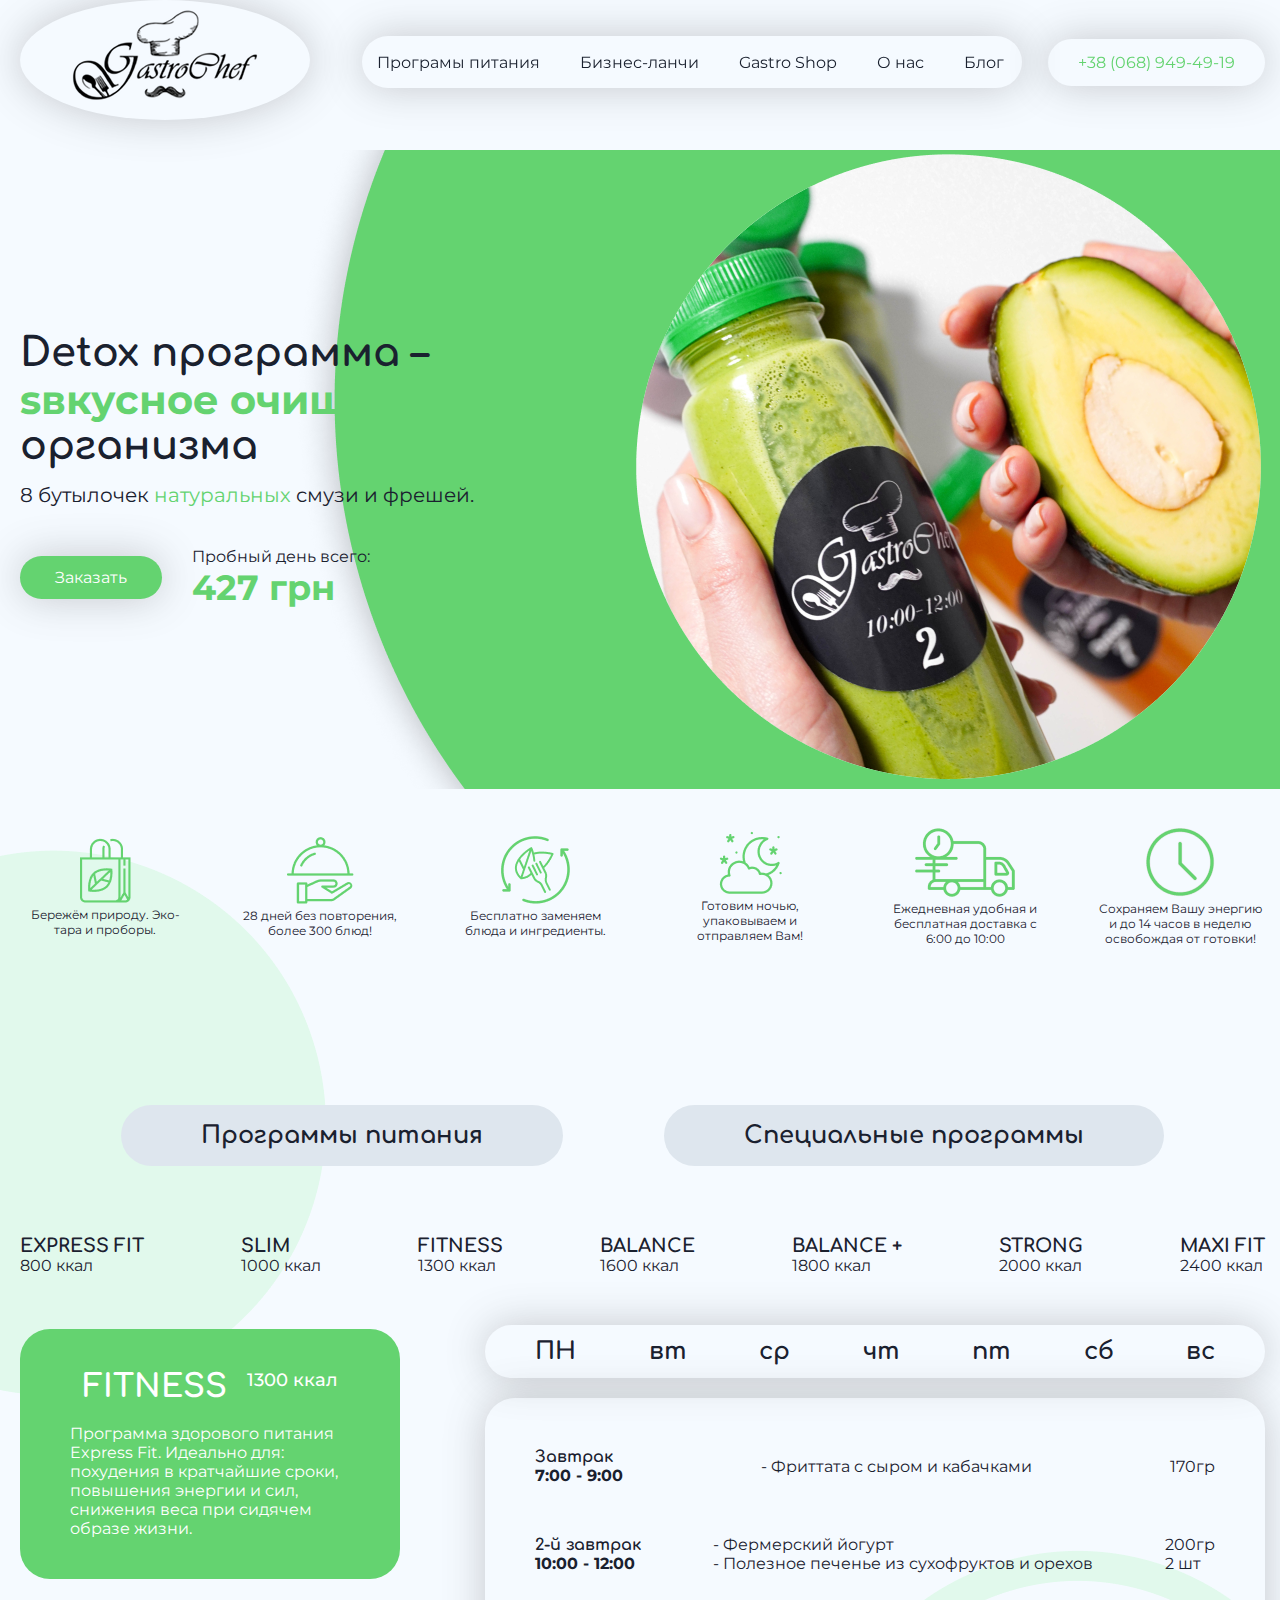
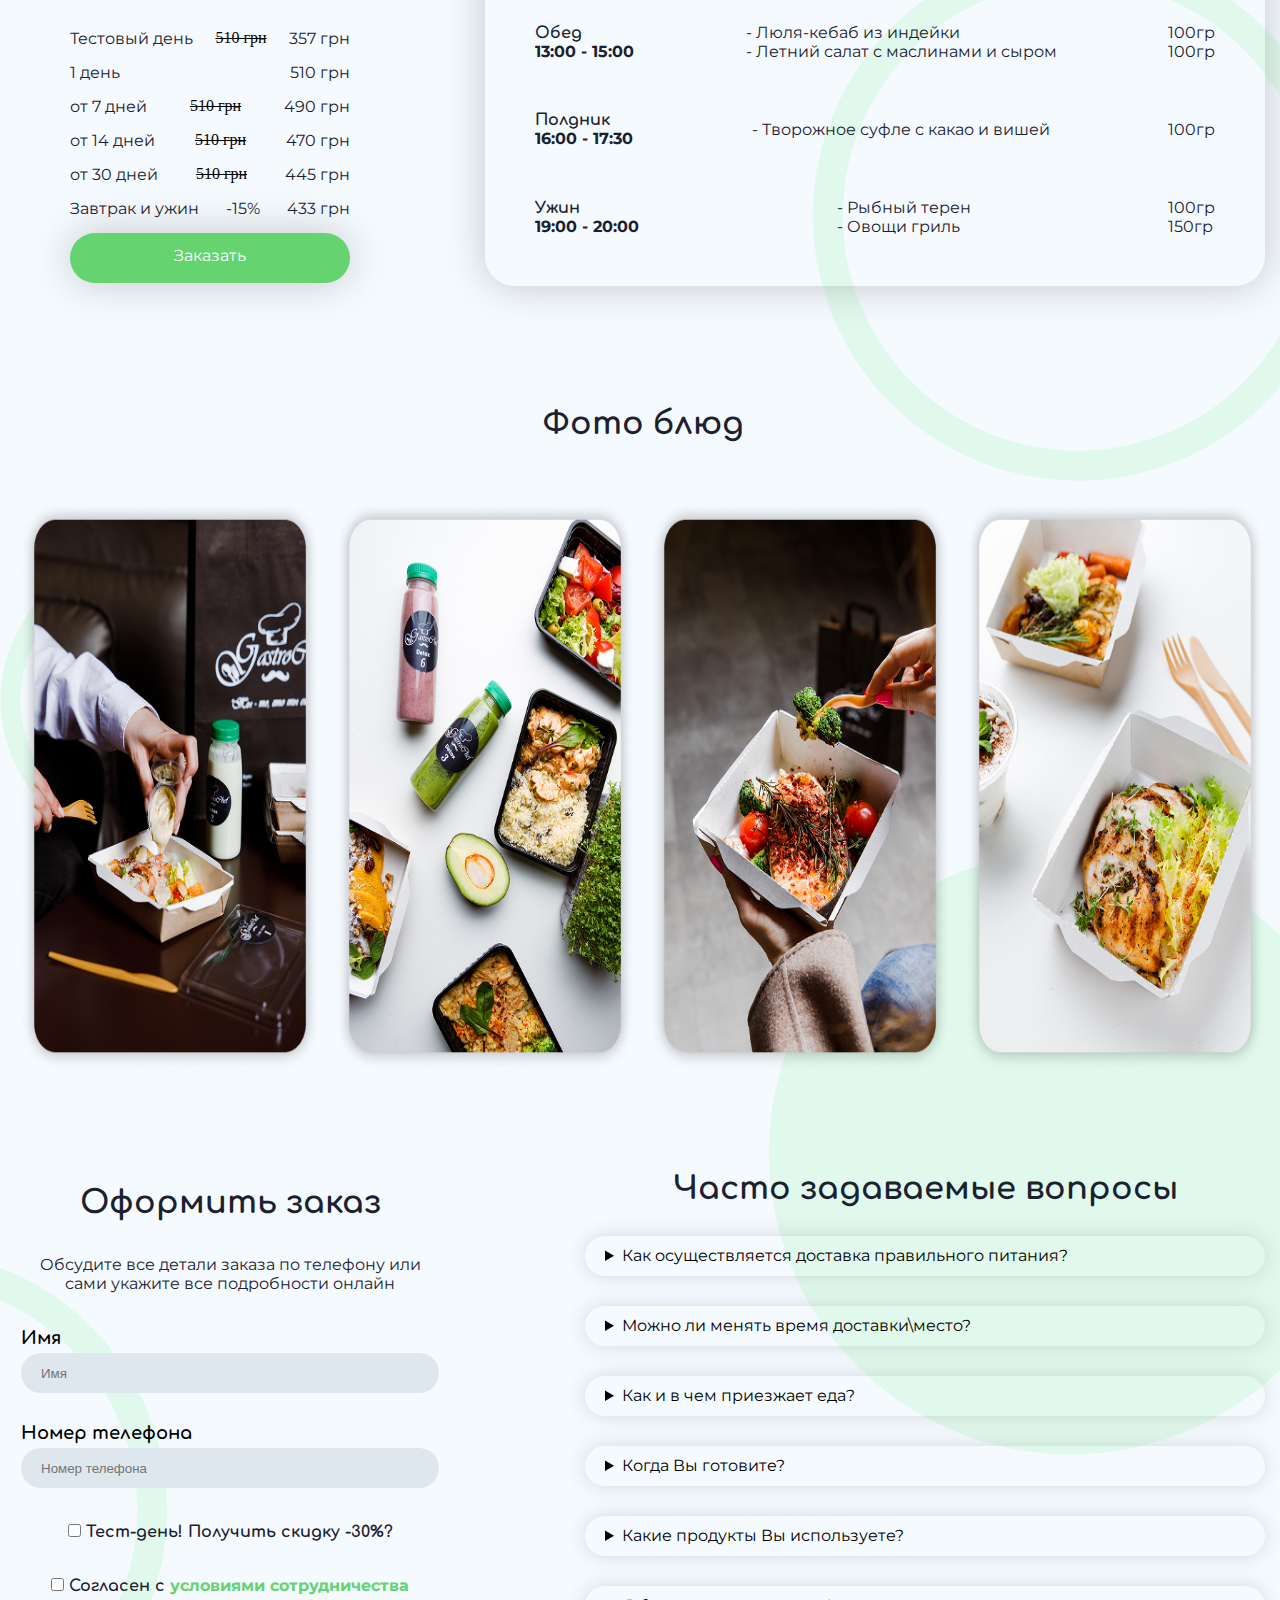
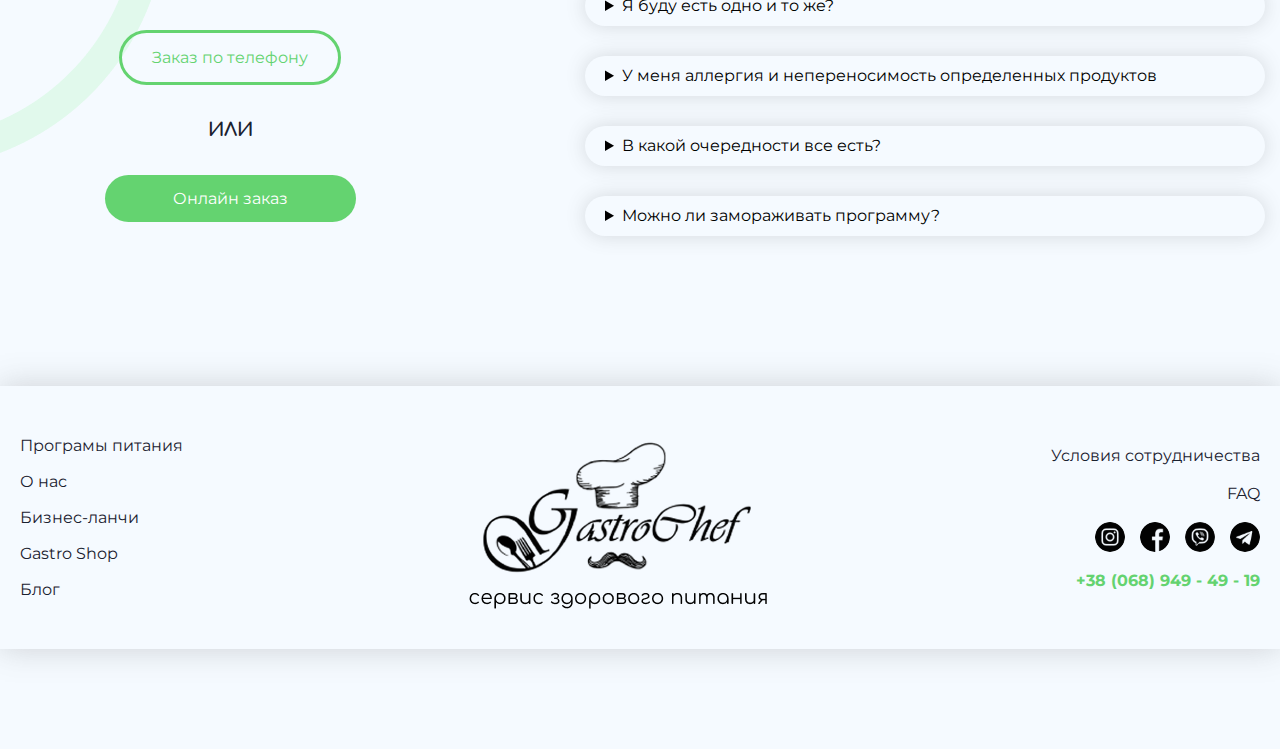
==== commit eb322233: "mid rwd" ====
--- a/index.html
+++ b/index.html
@@ -13,8 +13,16 @@
     <header class="header">
         <div class="header__container container">
             <div class="header__logo">
-                <img src="./images/banner.png" alt="logo">
+                <img src="./images/banner.png" alt="logo" class="header__img">
             </div>
+
+            <input type="checkbox" id="menu-toggle" class="menu-toggle">
+            <label for="menu-toggle" class="hamburger">
+                <span></span>
+                <span></span>
+                <span></span>
+            </label>
+
             <nav class="header__menu">
                 <a href="#agenda" class="header__link">Програмы питания</a>
                 <a href="#" class="header__link">Бизнес-ланчи</a>
@@ -22,17 +30,20 @@
                 <a href="#" class="header__link">О нас</a>
                 <a href="#" class="header__link">Блог</a>
             </nav>
+
             <div class="header__contacts">
-                <a href="+38 (068) 949 - 49 -19" class="header__phone">
-                    +38 (068) 949 - 49 -19</a>
+                <a href="tel:+380689494919" class="header__phone">+38 (068) 949-49-19</a>
             </div>
+
         </div>
+
         <div class="container header__lang">
             <a href="#" class="header__lang-link">RU</a>
             <a href="#" class="header__lang-link">UA</a>
             <a href="#" class="header__lang-link">EN</a>
         </div>
     </header>
+
     <main>
         <div class="statin">
             <section class="hero">
@@ -62,7 +73,7 @@
                         </div>
                     </div>
                     <div class="hero__image">
-                        <img src="./images/hero.png" alt="hero">
+                        <img src="./images/hero.png" alt="hero" class="hero__img">
                     </div>
                 </div>
             </section>
--- a/css/main.css
+++ b/css/main.css
@@ -1,3 +1,4 @@
+@charset "UTF-8";
 @import url("https://fonts.googleapis.com/css2?family=Comfortaa:wght@300..700&display=swap");
 @import url("https://fonts.googleapis.com/css2?family=Montserrat:ital,wght@0,100..900;1,100..900&display=swap");
 * {
@@ -64,6 +65,18 @@
   --body-color: #222;
 }
 
+@media screen and (max-width: 768px) {
+  .container {
+    width: 100%;
+    max-width: 690px;
+  }
+}
+@media screen and (max-width: 480px) {
+  .container {
+    width: 100%;
+    max-width: 380px;
+  }
+}
 body {
   font-family: "Comfortaa" sans-serif;
 }
@@ -150,6 +163,99 @@
   background-color: #64D370;
   color: #fff;
 }
+.header .menu-toggle {
+  display: none;
+}
+@media (max-width: 768px) {
+  .header__logo img {
+    width: 160px;
+  }
+  .header__menu {
+    gap: 20px;
+    max-width: 350px;
+    padding: 0 10px;
+    height: 40px;
+    gap: 10px;
+  }
+  .header__contacts a {
+    font-size: 10px;
+    padding: 13px 5px;
+  }
+  .header__link {
+    font-size: 10px;
+  }
+}
+@media (max-width: 480px) {
+  .header__logo img {
+    width: 100px;
+  }
+  .header__container {
+    position: relative;
+    display: flex;
+    justify-content: space-between;
+    align-items: center;
+    width: 300px;
+  }
+  .header__menu {
+    display: none;
+    flex-direction: column;
+    align-items: center;
+    position: absolute;
+    top: 60px;
+    left: 0;
+    width: 100%;
+    background: #F5FAFF;
+    box-shadow: 0px 5px 10px rgba(0, 0, 0, 0.1);
+    padding: 15px 0;
+    text-align: center;
+    z-index: 100;
+  }
+  .header .menu-toggle {
+    display: none;
+  }
+  .header .menu-toggle:checked ~ .header__menu {
+    display: flex;
+  }
+  .header .hamburger {
+    display: flex;
+    flex-direction: column;
+    gap: 5px;
+    width: 35px;
+    height: 30px;
+    justify-content: center;
+    align-items: center;
+    cursor: pointer;
+    z-index: 200;
+  }
+  .header .hamburger span {
+    width: 100%;
+    height: 3px;
+    background: black;
+    transition: all 0.3s ease;
+  }
+  .header .menu-toggle:checked + .hamburger span:nth-child(1) {
+    transform: translateY(8px) rotate(45deg);
+  }
+  .header .menu-toggle:checked + .hamburger span:nth-child(2) {
+    opacity: 0;
+  }
+  .header .menu-toggle:checked + .hamburger span:nth-child(3) {
+    transform: translateY(-8px) rotate(-45deg);
+  }
+  .header__contacts a {
+    display: none;
+  }
+  .header__contacts::after {
+    content: "📞";
+    font-size: 20px;
+    cursor: pointer;
+    width: 20px;
+    height: 20px;
+  }
+}
+.header__lang {
+  display: none;
+}
 
 .hero {
   margin-top: 150px;
@@ -171,6 +277,7 @@
 .hero__description {
   margin-bottom: 40px;
   max-width: 454px;
+  font-size: 20px;
 }
 .hero__flex {
   display: flex;
@@ -197,6 +304,31 @@
   font-size: 35px;
 }
 
+@media only screen and (max-width: 768px) {
+  .hero {
+    margin-top: 100px;
+  }
+  .hero__img {
+    width: 300px;
+  }
+  .hero__title {
+    font-size: 18px;
+    width: 217px;
+  }
+  .hero__description {
+    font-size: 12px;
+  }
+  .hero__flex {
+    flex-direction: column;
+    align-items: start;
+  }
+}
+@media only screen and (max-width: 480px) {
+  .hero__container {
+    flex-direction: column-reverse;
+    align-items: center;
+  }
+}
 .plan {
   margin-top: 39px;
 }
@@ -213,6 +345,28 @@
   font-size: 12px;
 }
 
+@media only screen and (max-width: 768px) {
+  .plan__img {
+    width: 36px;
+  }
+  .plan__text {
+    font-size: 7px;
+  }
+  .plan__box {
+    width: 100px;
+  }
+}
+@media only screen and (max-width: 480px) {
+  .plan__container {
+    display: grid;
+    place-items: center;
+  }
+  .plan__boxes {
+    display: grid;
+    grid-template-columns: repeat(2, 1fr);
+    width: 100%;
+  }
+}
 .agenda {
   margin-top: 159px;
 }
@@ -519,4 +673,21 @@
   background-image: url(../../images/ellipse.png);
   background-repeat: no-repeat;
   background-position: right;
+}
+
+@media screen and (max-width: 768px) {
+  main {
+    background-image: none;
+  }
+  .statin {
+    background-image: none;
+  }
+}
+@media screen and (max-width: 480px) {
+  main {
+    background-image: none;
+  }
+  .statin {
+    background-image: none;
+  }
 }/*# sourceMappingURL=main.css.map */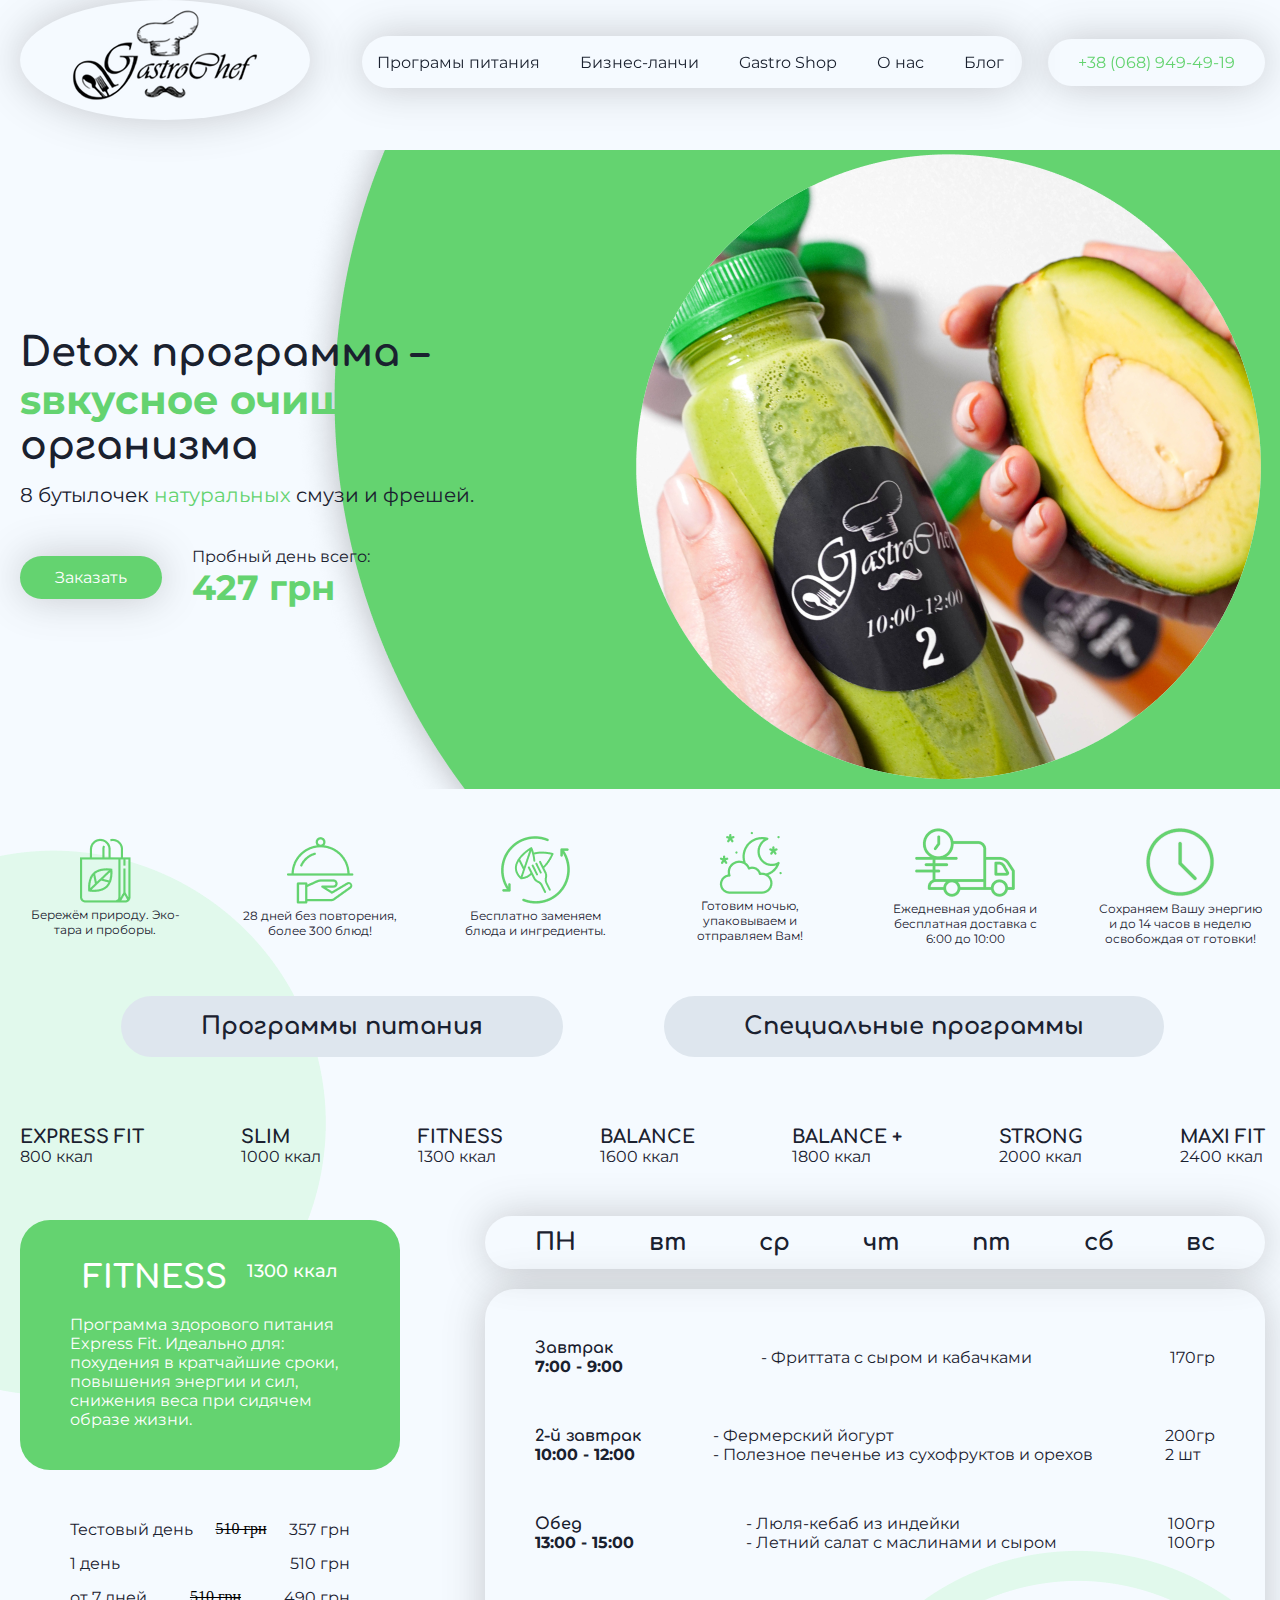
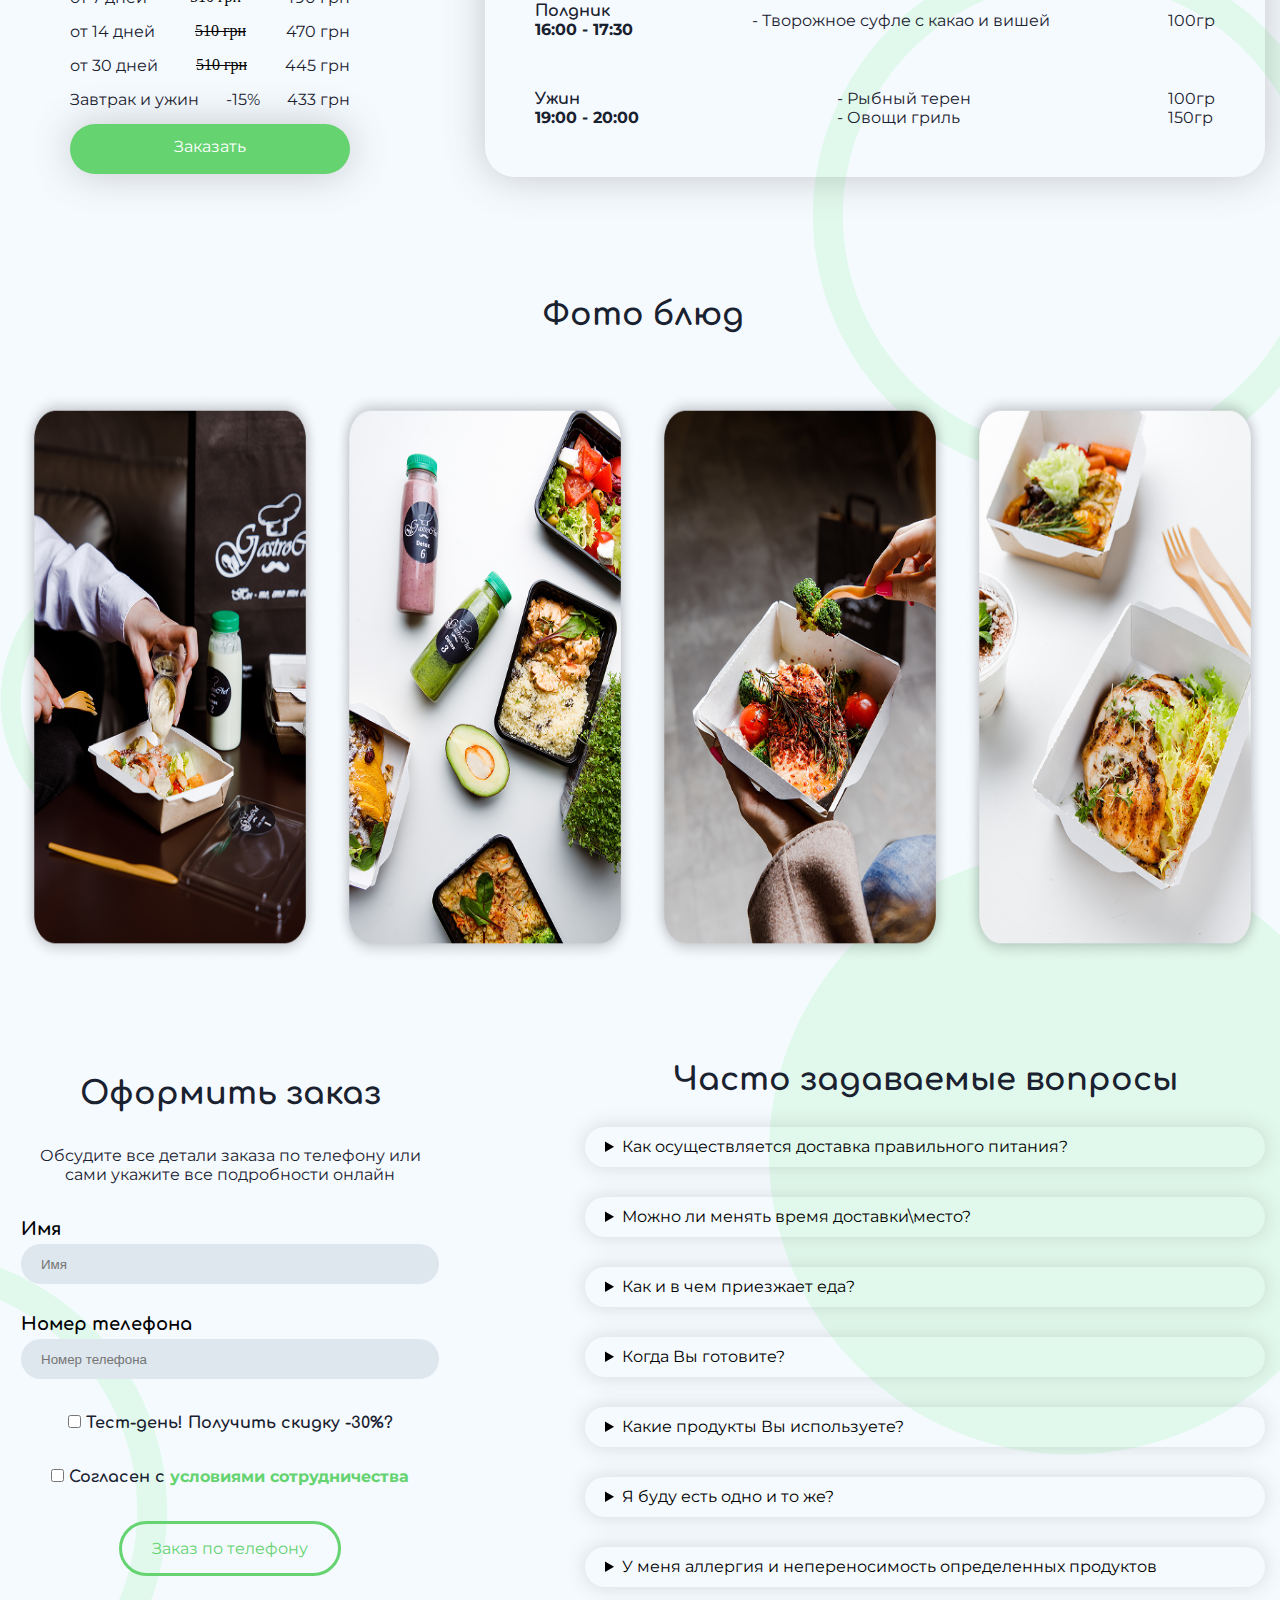
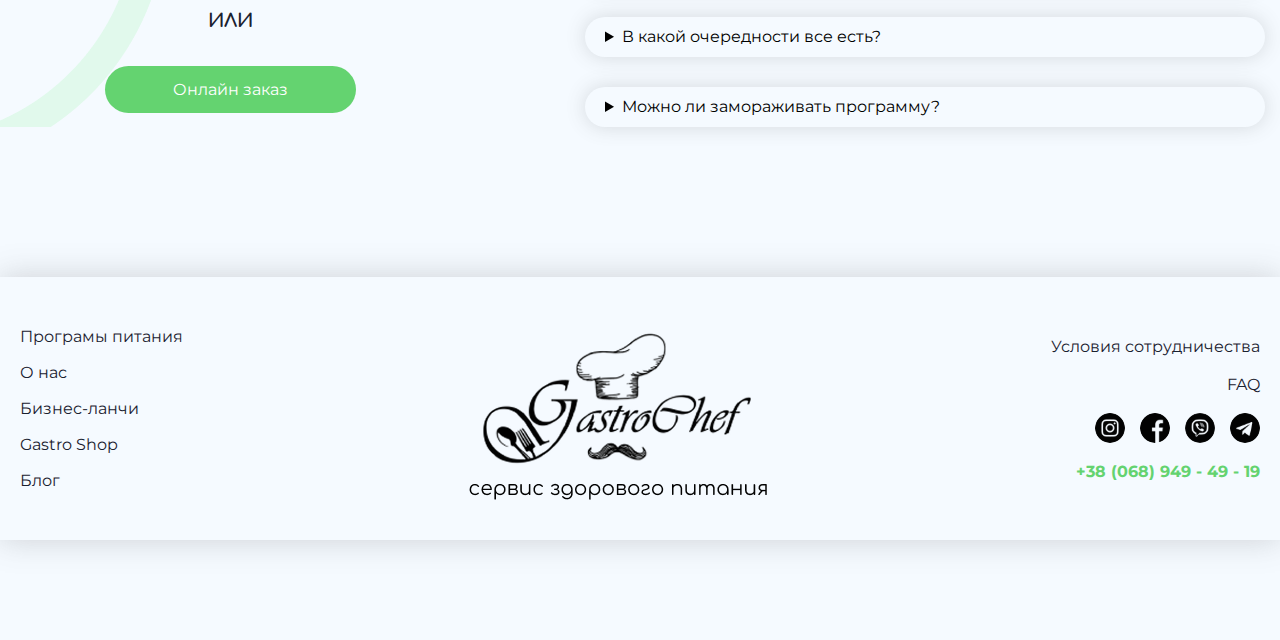
==== commit 75c0f999: "rwd end" ====
--- a/index.html
+++ b/index.html
@@ -396,10 +396,10 @@
                     Фото блюд
                 </h1>
                 <div class="foto__flex">
-                    <img src="./images/1.png" alt="" class="foto__foto">
-                    <img src="./images/2.png" alt="" class="foto__foto">
-                    <img src="./images/3.png" alt="" class="foto__foto">
-                    <img src="./images/4.png" alt="" class="foto__foto">
+                    <img src="./images/1.png" alt="" class="foto__foto foto__foto1">
+                    <img src="./images/2.png" alt="" class="foto__foto foto__foto2">
+                    <img src="./images/3.png" alt="" class="foto__foto foto__foto3">
+                    <img src="./images/4.png" alt="" class="foto__foto foto__foto4">
                 </div>
             </div>
         </section>
--- a/css/main.css
+++ b/css/main.css
@@ -368,12 +368,11 @@
   }
 }
 .agenda {
-  margin-top: 159px;
+  margin-top: 50px;
 }
 .agenda__flex {
   display: flex;
   justify-content: space-evenly;
-  align-items: center;
 }
 .agenda__choose {
   padding: 17px 80px;
@@ -466,6 +465,7 @@
 }
 .agenda__frame {
   display: flex;
+  flex-direction: row;
   justify-content: space-between;
   margin-top: 50px;
 }
@@ -505,6 +505,108 @@
   align-items: center;
 }
 
+@media only screen and (max-width: 768px) {
+  .agenda__choose {
+    padding: 10px 70px;
+    font-size: 14px;
+  }
+  .agenda__box h3 {
+    font-size: 10px;
+  }
+  .agenda__box p {
+    font-size: 8px;
+  }
+  .agenda__fitness {
+    width: 222px;
+    height: 145px;
+  }
+  .agenda__fitness h1 {
+    font-size: 14px;
+  }
+  .agenda__fitness p {
+    font-size: 10px;
+  }
+  .agenda__text {
+    width: 163px;
+  }
+  .agenda__left {
+    gap: 25px;
+  }
+  .agenda__grid {
+    gap: 8px;
+  }
+  .agenda__flex1 {
+    width: 200px;
+  }
+  .agenda__flex1 p,
+  .agenda__flex1 del {
+    font-size: 8px;
+  }
+  .agenda__link {
+    padding: 7px 40px;
+    font-size: 12px;
+    width: 163px;
+    height: 35px;
+  }
+  .agenda__data {
+    width: 456px;
+    padding: 9px 10px;
+  }
+  .agenda__data h2 {
+    font-size: 10px;
+  }
+  .agenda__block {
+    width: 456px;
+    height: auto;
+    padding: 17px;
+    gap: 25px;
+  }
+  .agenda__flex2 h4,
+  .agenda__flex2 p {
+    font-size: 10px;
+  }
+}
+@media only screen and (max-width: 768px) and (max-width: 480px) {
+  .agenda__flex {
+    flex-direction: column;
+    gap: 15px;
+  }
+  .agenda__boxes {
+    margin-top: 40px;
+    display: grid;
+    grid-template-columns: repeat(3, 1fr);
+    gap: 31px;
+  }
+  .agenda__frame {
+    display: grid;
+    gap: 40px;
+  }
+  .agenda__fitness {
+    width: 280px;
+    padding: 15px;
+    height: auto;
+  }
+  .agenda__grid {
+    width: 280px;
+    gap: 10px;
+    place-content: center;
+  }
+  .agenda__left {
+    flex-direction: column;
+    justify-content: center;
+    align-items: center;
+    width: 276px;
+  }
+  .agenda__right {
+    width: 276px;
+  }
+  .agenda__data {
+    width: 276px;
+  }
+  .agenda__block {
+    width: 276px;
+  }
+}
 .foto {
   margin-top: 120px;
 }
@@ -521,6 +623,39 @@
   height: 570px;
 }
 
+@media only screen and (max-width: 768px) {
+  .foto__title {
+    font-size: 18px;
+  }
+  .foto__foto {
+    width: 300px;
+    height: 404px;
+  }
+  .foto__foto1 {
+    display: none;
+  }
+  .foto__foto2 {
+    display: none;
+  }
+}
+@media only screen and (max-width: 480px) {
+  .foto {
+    display: grid;
+    justify-content: center;
+    margin-top: 50px;
+  }
+  .foto__title {
+    margin-bottom: 30px;
+  }
+  .foto__foto {
+    width: 240px;
+    height: 346px;
+    margin-top: 30px;
+  }
+  .foto__foto4 {
+    display: none;
+  }
+}
 .order {
   margin-top: 100px;
   margin-bottom: 150px;
@@ -612,6 +747,30 @@
   text-align: center;
 }
 
+@media only screen and (max-width: 768px) {
+  .order__container {
+    flex-direction: column;
+    align-items: center;
+    justify-content: center;
+  }
+  .order__right {
+    margin-top: 100px;
+  }
+}
+@media only screen and (max-width: 480px) {
+  .order__container {
+    flex-direction: column;
+    align-items: center;
+    justify-content: center;
+  }
+  .order__right {
+    width: 380px;
+  }
+  .order details {
+    font-size: 13px;
+    height: 50px;
+  }
+}
 .footer {
   width: 100%;
   height: 263px;
@@ -661,6 +820,30 @@
   color: #64D370;
 }
 
+@media screen and (max-width: 768px) {
+  .footer__banner {
+    width: 300px;
+  }
+  .footer__item a {
+    font-size: 14px;
+  }
+}
+@media screen and (max-width: 480px) {
+  .footer__container {
+    flex-direction: column;
+    align-items: center;
+    justify-content: center;
+  }
+  .footer__banner {
+    width: 300px;
+  }
+  .footer__list {
+    display: none;
+  }
+  .footer__links {
+    display: none;
+  }
+}
 main {
   background-image: url(../../images/ellipse1.png), url(../../images/ellipse2.png), url(../../images/ellipse3.png), url(../../images/ellipse4.png), url(../../images/ellipse5.png);
   background-position: 0px 700px, right 1400px, left 2000px, right 2300px, left 2700px;
